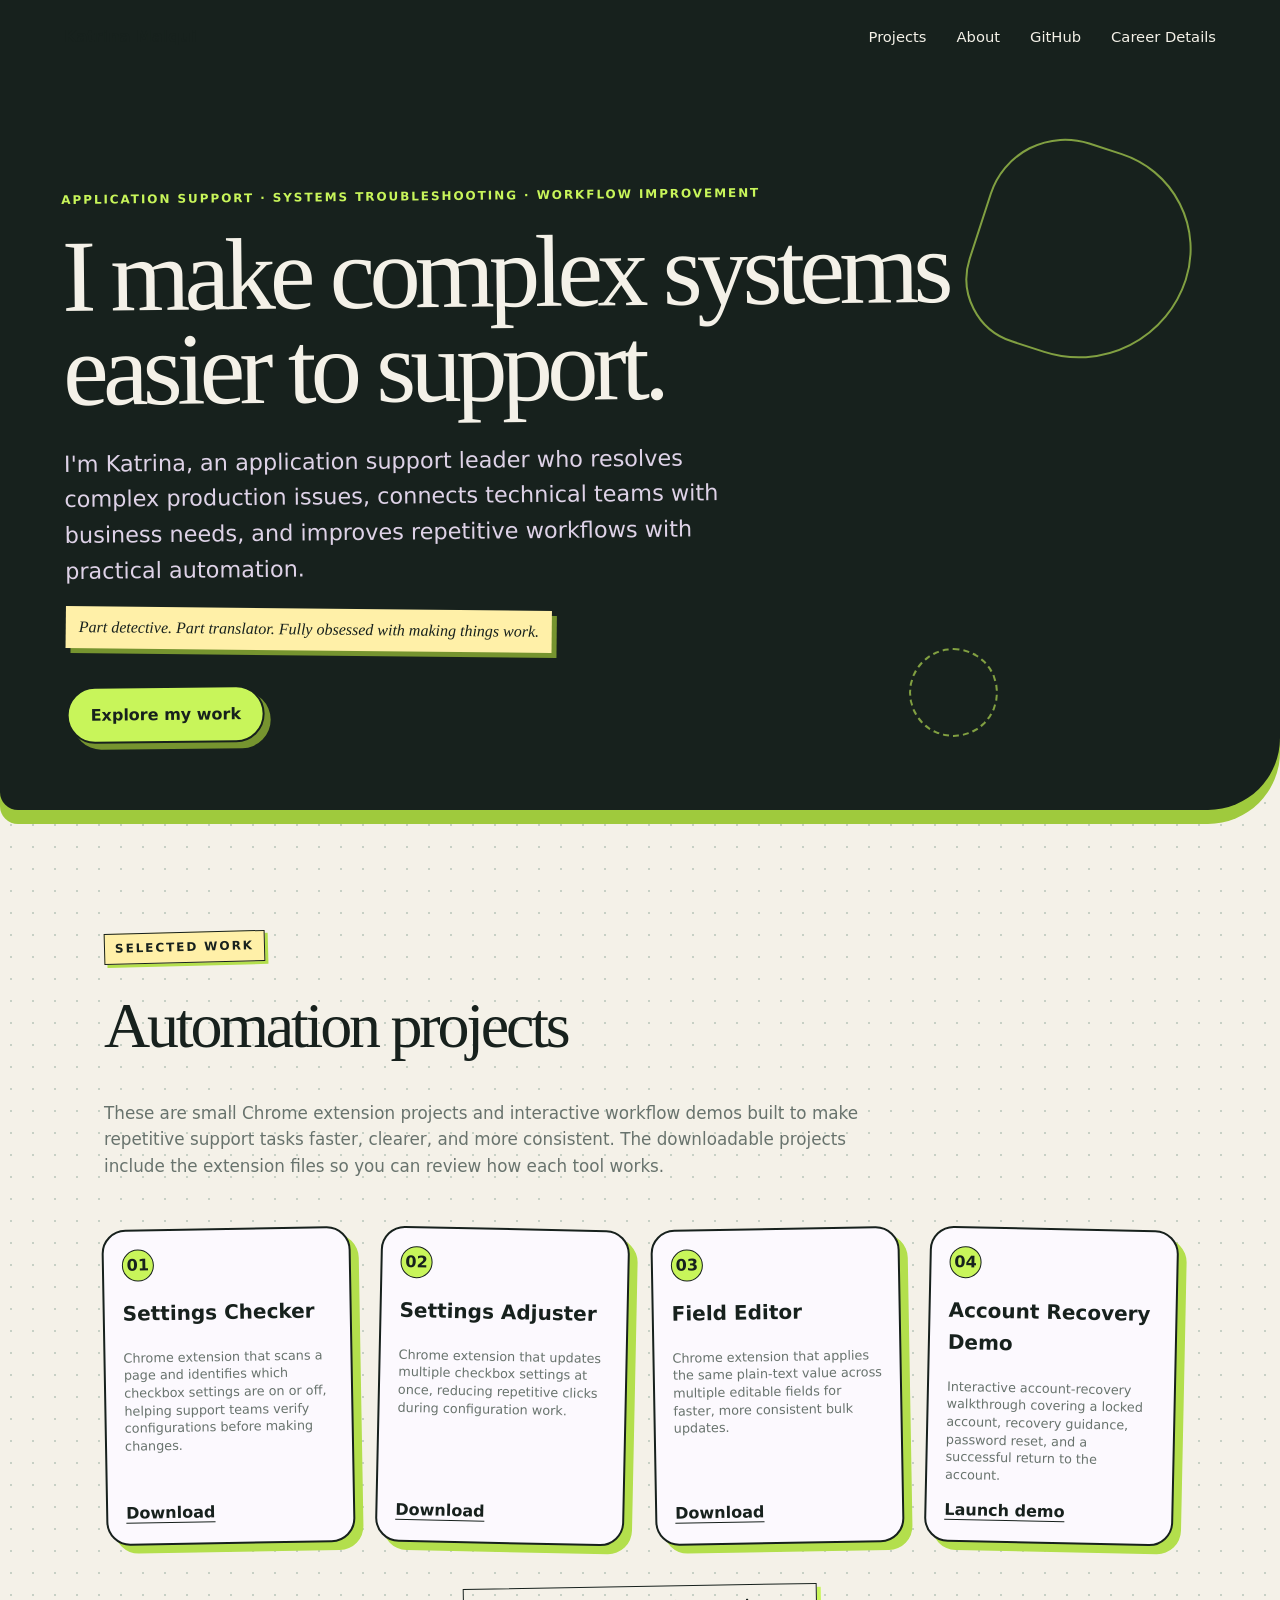
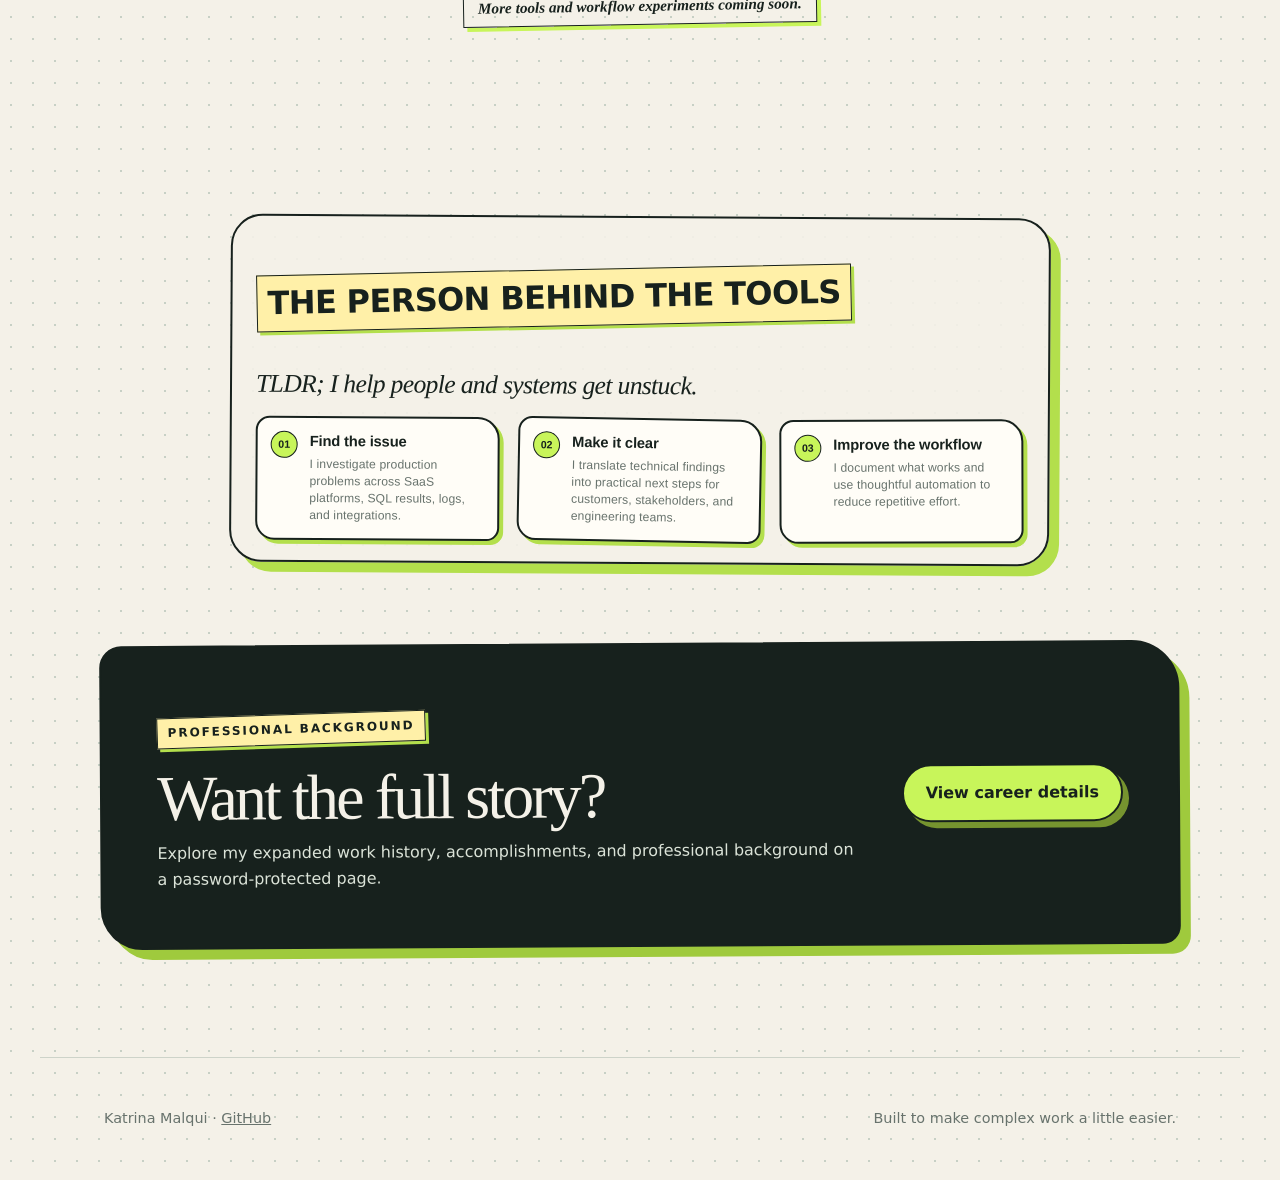
==== index.html @ 9906d1da "Widen automation card proportions" ====
<!doctype html>
<html lang="en">
<head>
  <meta charset="utf-8">
  <meta name="viewport" content="width=device-width, initial-scale=1">
  <meta http-equiv="Cache-Control" content="no-cache, no-store, must-revalidate">
  <meta http-equiv="Pragma" content="no-cache">
  <meta http-equiv="Expires" content="0">
  <meta name="description" content="Katrina Malqui's portfolio: application support, systems integration, automation, and reusable Chrome tools.">
  <title>Katrina Malqui | Systems, Support &amp; Automation</title>
  <link rel="stylesheet" href="styles.css">
  <link rel="stylesheet" href="green.css?v=compactcards3">
</head>
<body>
  <header class="hero">
    <nav><span class="brand">Katrina Malqui</span><a href="#extensions">Projects</a><a href="#about">About</a><a href="https://github.com/Kmalqui" target="_blank" rel="noreferrer">GitHub</a><a href="https://resume.kmalqui.com">Career Details</a></nav>
    <div class="hero-copy">
      <p class="eyebrow">Application Support · Systems Troubleshooting · Workflow Improvement</p>
      <h1>I make complex systems easier to support.</h1>
      <p class="intro">I'm Katrina, an application support leader who resolves complex production issues, connects technical teams with business needs, and improves repetitive workflows with practical automation.</p>
      <p class="side-note">Part detective. Part translator. Fully obsessed with making things work.</p>
      <a class="button" href="#extensions">Explore my work</a>
    </div>
  </header>
  <main>
    <section id="extensions" class="section">
      <p class="eyebrow section-tag">Selected work</p>
      <h2>Automation projects</h2>
      <p class="projects-intro">These are small Chrome extension projects and interactive workflow demos built to make repetitive support tasks faster, clearer, and more consistent. The downloadable projects include the extension files so you can review how each tool works.</p>
      <div class="grid">
        <article class="card"><span>01</span><h3>Settings Checker</h3><p>Chrome extension that scans a page and identifies which checkbox settings are on or off, helping support teams verify configurations before making changes.</p><a href="downloads/bulk-checkbox-enabler-basic.zip" download>Download</a></article>
        <article class="card"><span>02</span><h3>Settings Adjuster</h3><p>Chrome extension that updates multiple checkbox settings at once, reducing repetitive clicks during configuration work.</p><a href="downloads/bulk-checkbox-enabler-pro.zip" download>Download</a></article>
        <article class="card"><span>03</span><h3>Field Editor</h3><p>Chrome extension that applies the same plain-text value across multiple editable fields for faster, more consistent bulk updates.</p><a href="downloads/bulk-contact-field-updater.zip" download>Download</a></article>
        <article class="card"><span>04</span><h3>Account Recovery Demo</h3><p>Interactive account-recovery walkthrough covering a locked account, recovery guidance, password reset, and a successful return to the account.</p><a href="demos/forgot-password/">Launch demo</a></article>
      </div>
      <p class="more-projects">More tools and workflow experiments coming soon.</p>
    </section>
    <section id="about" class="about">
      <div><p class="eyebrow section-tag">The person behind the tools</p></div>
      <div class="about-copy">
        <p class="about-intro">TLDR; I help people and systems get unstuck.</p>
        <div class="about-points">
          <article><span>01</span><h3>Find the issue</h3><p>I investigate production problems across SaaS platforms, SQL results, logs, and integrations.</p></article>
          <article><span>02</span><h3>Make it clear</h3><p>I translate technical findings into practical next steps for customers, stakeholders, and engineering teams.</p></article>
          <article><span>03</span><h3>Improve the workflow</h3><p>I document what works and use thoughtful automation to reduce repetitive effort.</p></article>
        </div>
      </div>
    </section>
    <section class="resume-gate">
      <div><p class="eyebrow section-tag">Professional background</p><h2>Want the full story?</h2><p>Explore my expanded work history, accomplishments, and professional background on a password-protected page.</p></div>
      <a class="button" href="https://resume.kmalqui.com">View career details</a>
    </section>
  </main>
  <footer><p>Katrina Malqui · <a href="https://github.com/Kmalqui" target="_blank" rel="noreferrer">GitHub</a></p><p>Built to make complex work a little easier.</p></footer>
</body>
</html>
---- styles.css ----
:root{--ink:#281738;--cream:#f7f2fa;--lime:#c8a4ff;--muted:#75677f;--line:#d9cce2}*{box-sizing:border-box}html{scroll-behavior:smooth}body{margin:0;background:var(--cream);color:var(--ink);font:16px/1.6 system-ui,-apple-system,BlinkMacSystemFont,"Segoe UI",sans-serif}a{color:inherit}.hero{min-height:90vh;padding:24px 5vw 72px;background:var(--ink);color:var(--cream);border-radius:0 0 48px 48px}nav{display:flex;gap:30px;align-items:center;max-width:1200px;margin:auto}nav a{text-decoration:none;font-size:.92rem}.brand{margin-right:auto;font-weight:800}.hero-copy{max-width:1200px;margin:15vh auto 0}.eyebrow{text-transform:uppercase;letter-spacing:.16em;font-size:.75rem;font-weight:800;color:#75677f}.hero .eyebrow{color:var(--lime)}h1{font-size:clamp(3rem,8vw,7rem);line-height:.92;letter-spacing:-.06em;margin:20px 0 28px;max-width:1000px}.intro{font-size:clamp(1.1rem,2vw,1.4rem);max-width:700px;color:#ded2e7;margin-bottom:38px}.button{display:inline-block;background:var(--lime);color:var(--ink);padding:14px 22px;border-radius:999px;text-decoration:none;font-weight:800}.section,.about,footer{max-width:1200px;margin:auto;padding:110px 5vw}.section h2,.about h2{font-size:clamp(2.5rem,5vw,4.5rem);margin:0 0 50px;letter-spacing:-.05em}.grid{display:grid;grid-template-columns:repeat(3,1fr);gap:18px}.card{min-height:330px;padding:28px;border:1px solid var(--line);border-radius:24px;display:flex;flex-direction:column;background:#fcf9fe}.card span{font-weight:800;color:var(--muted)}.card h3{font-size:1.55rem;margin:70px 0 8px}.card p{color:var(--muted)}.card a{margin-top:auto;font-weight:750;text-underline-offset:4px}.about{border-top:1px solid var(--line);display:grid;grid-template-columns:1fr 1.25fr;gap:10vw}.about p:last-child{font-size:clamp(1.3rem,2.5vw,2rem);line-height:1.4;letter-spacing:-.02em}.resume{border-top:1px solid var(--line)}.resume-heading{display:flex;justify-content:space-between;gap:40px;align-items:flex-end;margin-bottom:55px}.resume-heading h2{margin-bottom:0}.resume-links{display:flex;flex-wrap:wrap;gap:12px}.resume-links a{padding:9px 15px;border:1px solid var(--ink);border-radius:999px;text-decoration:none;font-weight:750}.resume-links a:hover,.resume-links a:focus-visible{background:var(--ink);color:var(--cream)}.skill-groups{display:grid;grid-template-columns:repeat(2,1fr);gap:1px;background:var(--line);border:1px solid var(--line);border-radius:24px;overflow:hidden;margin-bottom:80px}.skill-groups div{background:#fcf9fe;padding:26px}.skill-groups h3{margin:0 0 8px;font-size:1rem}.skill-groups p{margin:0;color:var(--muted)}.experience{border-top:1px solid var(--line)}.role{display:grid;grid-template-columns:minmax(165px,.45fr) 1.55fr;gap:7vw;padding:55px 0;border-bottom:1px solid var(--line)}.role-meta p{margin:0;color:var(--muted);font-size:.9rem}.company{margin:0 0 5px;text-transform:uppercase;letter-spacing:.14em;font-size:.75rem;font-weight:800;color:var(--muted)}.role h3,.education h3{font-size:clamp(1.5rem,3vw,2.2rem);line-height:1.1;letter-spacing:-.03em;margin:0 0 24px}.role ul{margin:0;padding-left:1.2rem}.role li+li{margin-top:10px}.education{margin-top:75px;padding:36px;border-radius:24px;background:var(--ink);color:var(--cream)}.education .eyebrow{color:var(--lime)}.education h3{margin-bottom:12px}.education p{margin:4px 0;color:#ded2e7}footer{padding-top:35px;padding-bottom:35px;border-top:1px solid var(--line);display:flex;justify-content:space-between;color:var(--muted);font-size:.9rem}@media(max-width:760px){nav{gap:16px;flex-wrap:wrap}.brand{width:100%}nav a:not(.brand){display:inline}.hero{min-height:82vh;border-radius:0 0 28px 28px}.grid{grid-template-columns:1fr}.card{min-height:260px}.card h3{margin-top:38px}.about{grid-template-columns:1fr;gap:0}.resume-heading{display:block}.resume-links{margin-top:24px}.skill-groups{grid-template-columns:1fr}.role{grid-template-columns:1fr;gap:20px}.role-meta{display:flex;gap:14px}.section,.about{padding-top:80px;padding-bottom:80px}footer{display:block}}

/* Playful portfolio layer */
body{background-color:var(--cream);background-image:radial-gradient(#d6c0e8 1.1px,transparent 1.1px);background-size:22px 22px}.hero{position:relative;overflow:hidden;border-radius:0 0 72px 18px;box-shadow:0 14px 0 #ac7ee3}.hero:before,.hero:after{content:"";position:absolute;border:2px solid var(--lime);opacity:.6}.hero:before{width:210px;height:210px;border-radius:44% 56% 63% 37%;right:7%;top:18%;transform:rotate(18deg)}.hero:after{width:85px;height:85px;border-radius:50%;right:22%;bottom:9%;border-style:dashed}.hero-copy{position:relative;z-index:1;transform:rotate(-.6deg)}nav{position:relative;z-index:2}.brand{background:var(--lime);color:var(--ink);padding:7px 13px;border-radius:7px;box-shadow:4px 4px 0 #8054b1;transform:rotate(-2deg)}h1{font-family:Georgia,"Times New Roman",serif;font-weight:500;letter-spacing:-.055em}.side-note{display:table;max-width:640px;margin:-17px 0 34px;padding:8px 13px;background:#fff0a8;color:var(--ink);font-family:Georgia,"Times New Roman",serif;font-style:italic;box-shadow:5px 5px 0 #8054b1;transform:rotate(1.2deg)}.button{border:2px solid var(--ink);box-shadow:6px 6px 0 #8054b1;transition:transform .15s,box-shadow .15s}.button:hover,.button:focus-visible{transform:translate(3px,3px);box-shadow:3px 3px 0 #8054b1}.section-tag{display:inline-block;padding:5px 10px;background:#fff0a8;color:var(--ink);border:1px solid var(--ink);transform:rotate(-1.5deg);box-shadow:3px 3px 0 #c8a4ff}.section h2,.about h2{font-family:Georgia,"Times New Roman",serif;font-weight:500}.grid{gap:25px}.card{border:2px solid var(--ink);box-shadow:8px 8px 0 #c8a4ff;transition:transform .18s}.card:nth-child(odd){transform:rotate(-1deg)}.card:nth-child(even){transform:rotate(1.2deg)}.card:hover{transform:rotate(0) translateY(-5px)}.card span{display:grid;place-items:center;width:38px;height:38px;border-radius:50%;background:var(--lime);color:var(--ink);border:1px solid var(--ink)}.about{background:rgba(247,242,250,.88);border:2px solid var(--ink);border-radius:32px;box-shadow:10px 10px 0 #c8a4ff;transform:rotate(.35deg);margin-top:80px;margin-bottom:80px}.skill-groups{border:2px solid var(--ink);border-radius:18px;box-shadow:8px 8px 0 #c8a4ff;transform:rotate(-.3deg)}.skill-groups div:nth-child(2),.skill-groups div:nth-child(3){background:#f3e8fb}.role{border-bottom:2px dashed #b89aca}.role-meta{font-family:Georgia,"Times New Roman",serif;font-style:italic}.company{display:inline-block;background:var(--lime);color:var(--ink);padding:3px 8px;transform:rotate(-1deg)}.education{border:2px solid var(--ink);border-radius:47px 18px 52px 22px;box-shadow:10px 10px 0 #ac7ee3;transform:rotate(.5deg)}@media(max-width:760px){.hero:before{right:-100px}.hero-copy{transform:none}.side-note{transform:rotate(.5deg)}.card:nth-child(n),.about,.skill-groups,.education{transform:none}.about{margin-left:3vw;margin-right:3vw}.grid{gap:28px}}
---- green.css ----
:root {
  --ink: #17211d;
  --cream: #f4f1e8;
  --lime: #c8f55a;
  --muted: #68736d;
  --line: #cdd3c9;
}

body { background-image: radial-gradient(#c7d0c5 1.1px, transparent 1.1px); }
.grid { grid-template-columns: repeat(4, minmax(0, 1fr)); }
.card { min-width: 0; min-height: 225px; padding: 18px; }
.card span { width: 32px; height: 32px; }
.card h3 { margin: 16px 0 7px; font-size: 1.25rem; }
.card p { font-size: .8rem; line-height: 1.38; }
.more-projects { display: table; margin: 42px auto 0; padding: 8px 14px; border: 1px solid var(--ink); background: var(--yellow); box-shadow: 4px 4px 0 var(--lime); font: italic 600 .95rem/1.4 Georgia, "Times New Roman", serif; transform: rotate(-1deg); }
.projects-intro { max-width: 790px; margin: -28px 0 48px; color: var(--muted); font-size: 1.05rem; }
.hero { box-shadow: 0 14px 0 #9fca3d; }
.brand { padding: 0; background: none; box-shadow: none; transform: none; }
.side-note { box-shadow: 5px 5px 0 #76942f; }
.button { box-shadow: 6px 6px 0 #76942f; }
.button:hover, .button:focus-visible { box-shadow: 3px 3px 0 #76942f; }
.section-tag { box-shadow: 3px 3px 0 #b3df4c; }
.card, .skill-groups { box-shadow: 8px 8px 0 #b3df4c; }
.about { width: min(calc(100% - 48px), 820px); max-width: none; padding: 20px 24px; background: rgba(244, 241, 232, .9); box-shadow: 10px 10px 0 #b3df4c; }
.about { grid-template-columns: 1fr; gap: 12px; }
.about-copy { min-width: 0; }
.about .about-intro { margin: 0 0 16px; font: italic 500 clamp(1.3rem, 2vw, 1.65rem)/1.2 Georgia, "Times New Roman", serif; letter-spacing: -.025em; }
.about-points { display: grid; grid-template-columns: repeat(3, 1fr); gap: 18px; }
.about-points article { position: relative; padding: 14px 16px 14px 52px; border: 2px solid var(--ink); border-radius: 14px 22px 13px 19px; background: #fffdf7; box-shadow: 4px 4px 0 #b3df4c; font-family: Aptos, "Segoe UI", Arial, sans-serif; }
.about-points article:nth-child(2) { transform: rotate(.7deg); }
.about-points article:nth-child(3) { transform: rotate(-.5deg); }
.about-points span { position: absolute; left: 13px; top: 13px; display: grid; place-items: center; width: 27px; height: 27px; border-radius: 50%; background: var(--lime); border: 1px solid var(--ink); font-size: .66rem; font-weight: 800; }
.about .about-points h3 { margin: 0 0 5px; font: 700 .92rem/1.3 "Trebuchet MS", Aptos, "Segoe UI", sans-serif; letter-spacing: -.01em; }
.about .about-points article p { margin: 0; color: var(--muted); font: 400 .76rem/1.4 Aptos, "Segoe UI", Arial, sans-serif; letter-spacing: .01em; }
.skill-groups div:nth-child(2), .skill-groups div:nth-child(3) { background: #eef5df; }
.role { border-bottom-color: #aebeaa; }
.education { box-shadow: 10px 10px 0 #9fca3d; }
.resume-gate { max-width: 1080px; margin: 40px auto 110px; padding: clamp(28px, 5vw, 55px); display: flex; align-items: center; justify-content: space-between; gap: 35px; border: 2px solid var(--ink); border-radius: 22px 48px 18px 42px; background: var(--ink); color: var(--cream); box-shadow: 10px 10px 0 #9fca3d; transform: rotate(-.35deg); }
.resume-gate h2 { margin: 7px 0 9px; font: 500 clamp(2.2rem, 5vw, 4rem)/1.05 Georgia, "Times New Roman", serif; letter-spacing: -.045em; }
.resume-gate p:last-child { margin: 0; color: #dbe3d8; }
.resume-gate .button { flex: 0 0 auto; }

@media (max-width: 760px) {
  .grid { grid-template-columns: 1fr; }
  .about { width: auto; padding: 32px 24px; }
  .about-points { grid-template-columns: 1fr; }
  .about-points article:nth-child(n) { transform: none; }
  .resume-gate { margin-left: 12px; margin-right: 12px; flex-direction: column; align-items: flex-start; transform: none; }
}
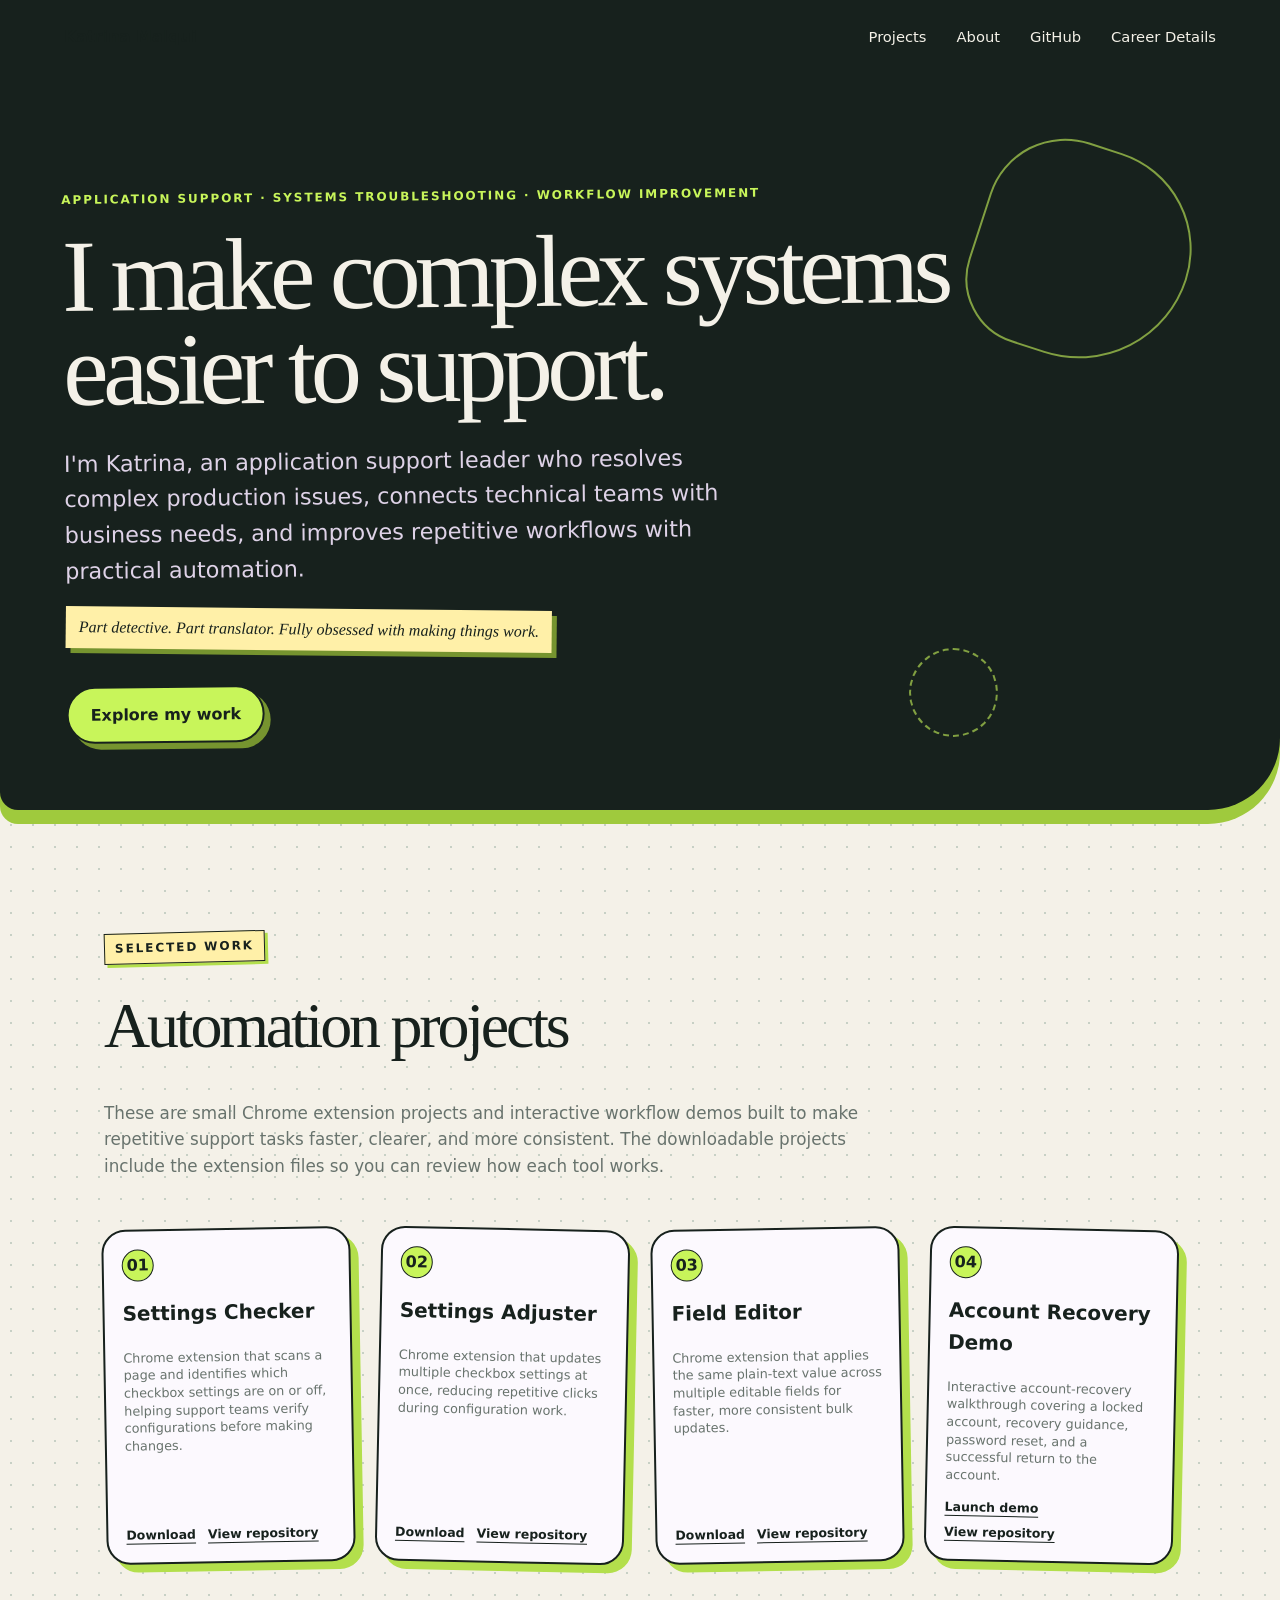
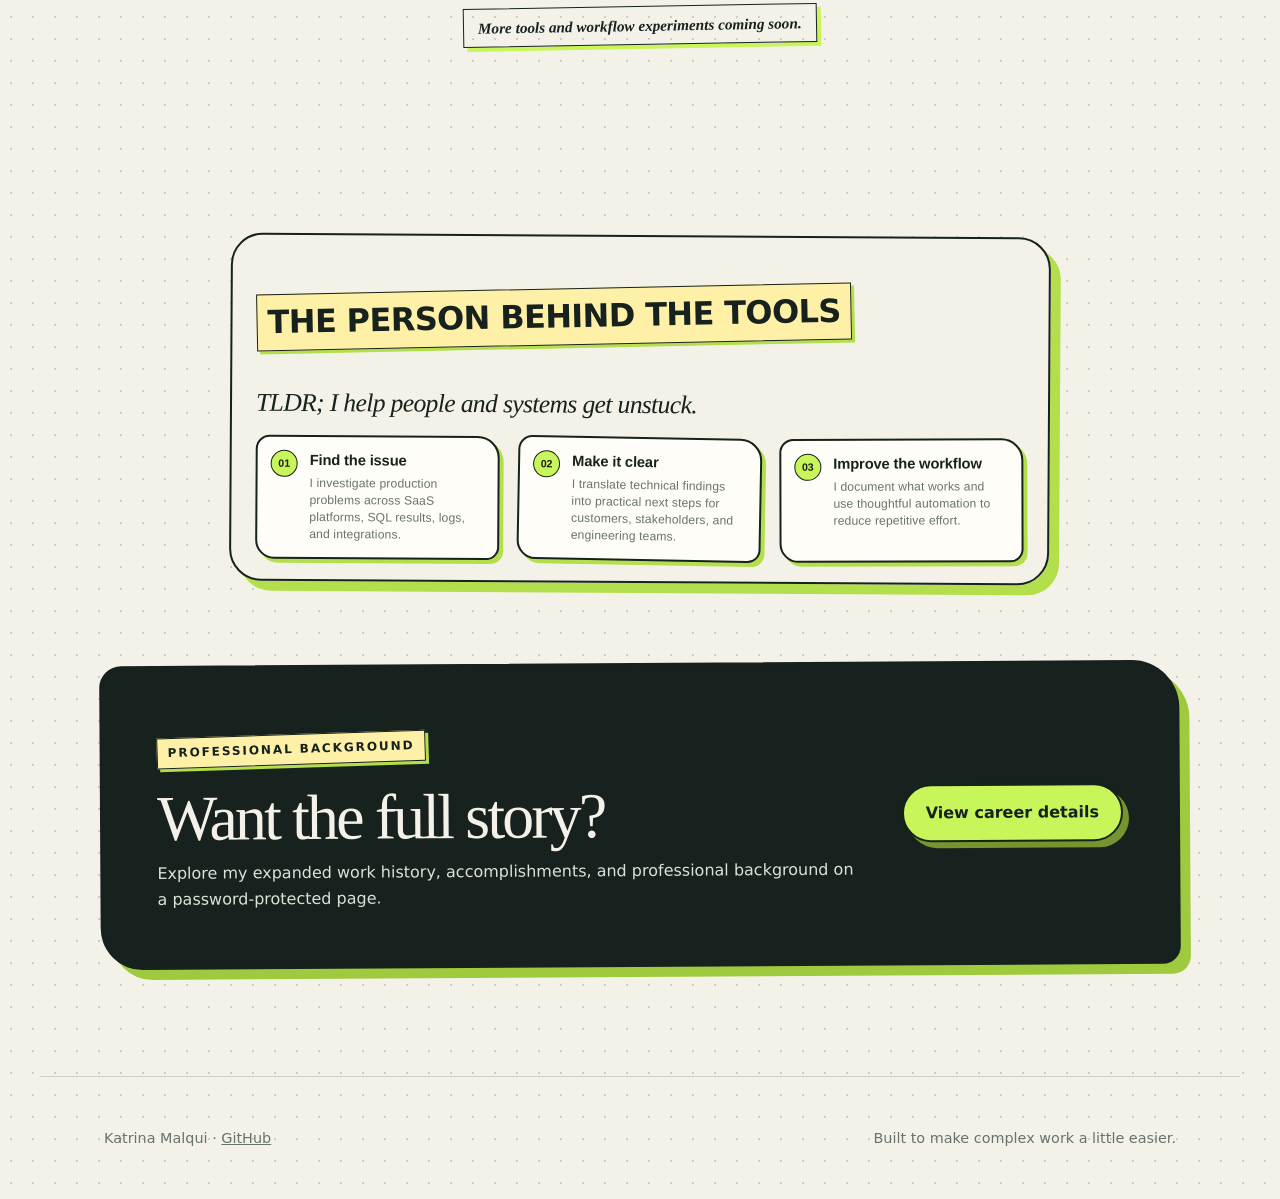
==== commit e591bb34: "Add repository links to project cards" ====
--- a/index.html
+++ b/index.html
@@ -9,7 +9,7 @@
   <meta name="description" content="Katrina Malqui's portfolio: application support, systems integration, automation, and reusable Chrome tools.">
   <title>Katrina Malqui | Systems, Support &amp; Automation</title>
   <link rel="stylesheet" href="styles.css">
-  <link rel="stylesheet" href="green.css?v=compactcards3">
+  <link rel="stylesheet" href="green.css?v=repoactions4">
 </head>
 <body>
   <header class="hero">
@@ -28,10 +28,10 @@
       <h2>Automation projects</h2>
       <p class="projects-intro">These are small Chrome extension projects and interactive workflow demos built to make repetitive support tasks faster, clearer, and more consistent. The downloadable projects include the extension files so you can review how each tool works.</p>
       <div class="grid">
-        <article class="card"><span>01</span><h3>Settings Checker</h3><p>Chrome extension that scans a page and identifies which checkbox settings are on or off, helping support teams verify configurations before making changes.</p><a href="downloads/bulk-checkbox-enabler-basic.zip" download>Download</a></article>
-        <article class="card"><span>02</span><h3>Settings Adjuster</h3><p>Chrome extension that updates multiple checkbox settings at once, reducing repetitive clicks during configuration work.</p><a href="downloads/bulk-checkbox-enabler-pro.zip" download>Download</a></article>
-        <article class="card"><span>03</span><h3>Field Editor</h3><p>Chrome extension that applies the same plain-text value across multiple editable fields for faster, more consistent bulk updates.</p><a href="downloads/bulk-contact-field-updater.zip" download>Download</a></article>
-        <article class="card"><span>04</span><h3>Account Recovery Demo</h3><p>Interactive account-recovery walkthrough covering a locked account, recovery guidance, password reset, and a successful return to the account.</p><a href="demos/forgot-password/">Launch demo</a></article>
+        <article class="card"><span>01</span><h3>Settings Checker</h3><p>Chrome extension that scans a page and identifies which checkbox settings are on or off, helping support teams verify configurations before making changes.</p><div class="card-actions"><a href="downloads/bulk-checkbox-enabler-basic.zip" download>Download</a><a href="https://github.com/Kmalqui/portfolio/tree/main/extensions/bulk-checkbox-enabler-basic" target="_blank" rel="noreferrer">View repository</a></div></article>
+        <article class="card"><span>02</span><h3>Settings Adjuster</h3><p>Chrome extension that updates multiple checkbox settings at once, reducing repetitive clicks during configuration work.</p><div class="card-actions"><a href="downloads/bulk-checkbox-enabler-pro.zip" download>Download</a><a href="https://github.com/Kmalqui/portfolio/tree/main/extensions/bulk-checkbox-enabler-pro" target="_blank" rel="noreferrer">View repository</a></div></article>
+        <article class="card"><span>03</span><h3>Field Editor</h3><p>Chrome extension that applies the same plain-text value across multiple editable fields for faster, more consistent bulk updates.</p><div class="card-actions"><a href="downloads/bulk-contact-field-updater.zip" download>Download</a><a href="https://github.com/Kmalqui/portfolio/tree/main/extensions/bulk-contact-field-updater" target="_blank" rel="noreferrer">View repository</a></div></article>
+        <article class="card"><span>04</span><h3>Account Recovery Demo</h3><p>Interactive account-recovery walkthrough covering a locked account, recovery guidance, password reset, and a successful return to the account.</p><div class="card-actions"><a href="demos/forgot-password/">Launch demo</a><a href="https://github.com/Kmalqui/portfolio/tree/main/demos/forgot-password" target="_blank" rel="noreferrer">View repository</a></div></article>
       </div>
       <p class="more-projects">More tools and workflow experiments coming soon.</p>
     </section>
--- a/green.css
+++ b/green.css
@@ -12,6 +12,8 @@
 .card span { width: 32px; height: 32px; }
 .card h3 { margin: 16px 0 7px; font-size: 1.25rem; }
 .card p { font-size: .8rem; line-height: 1.38; }
+.card-actions { display: flex; flex-wrap: wrap; gap: 5px 12px; margin-top: auto; }
+.card .card-actions a { margin-top: 0; font-size: .78rem; }
 .more-projects { display: table; margin: 42px auto 0; padding: 8px 14px; border: 1px solid var(--ink); background: var(--yellow); box-shadow: 4px 4px 0 var(--lime); font: italic 600 .95rem/1.4 Georgia, "Times New Roman", serif; transform: rotate(-1deg); }
 .projects-intro { max-width: 790px; margin: -28px 0 48px; color: var(--muted); font-size: 1.05rem; }
 .hero { box-shadow: 0 14px 0 #9fca3d; }
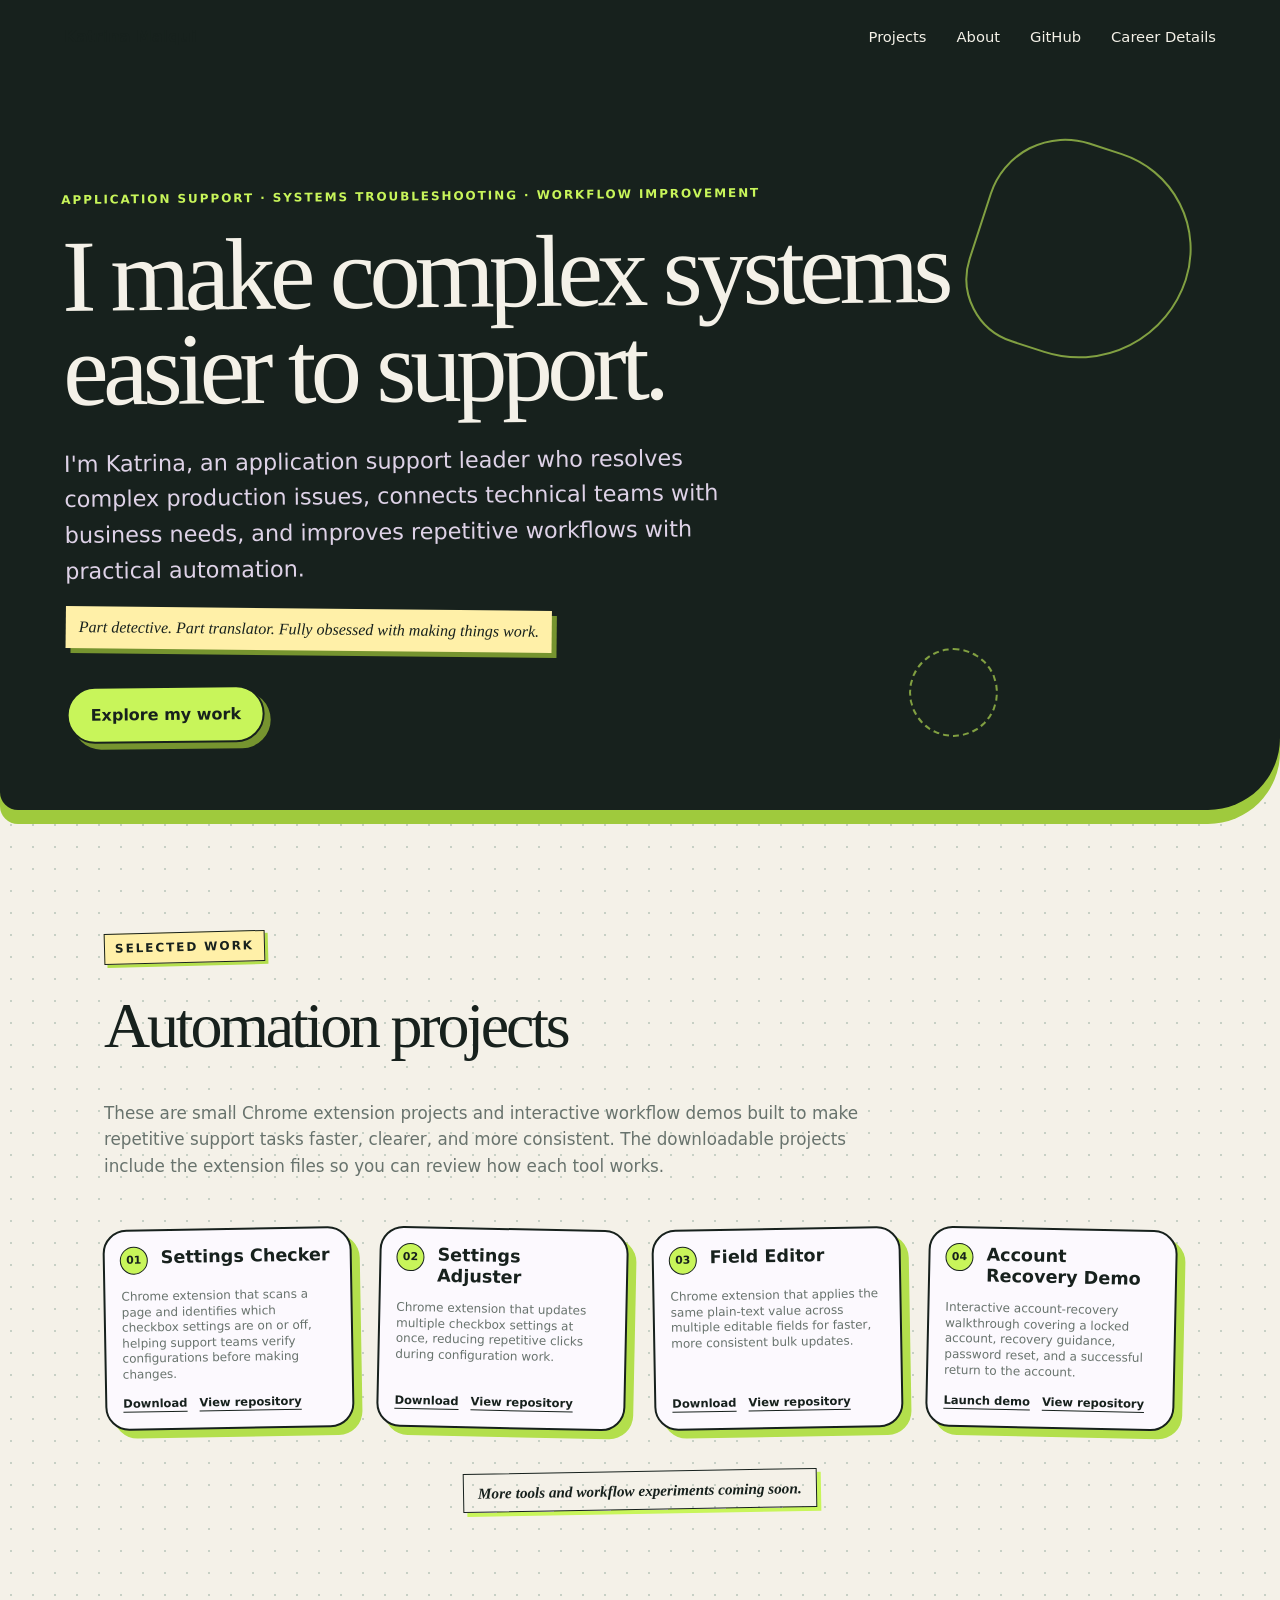
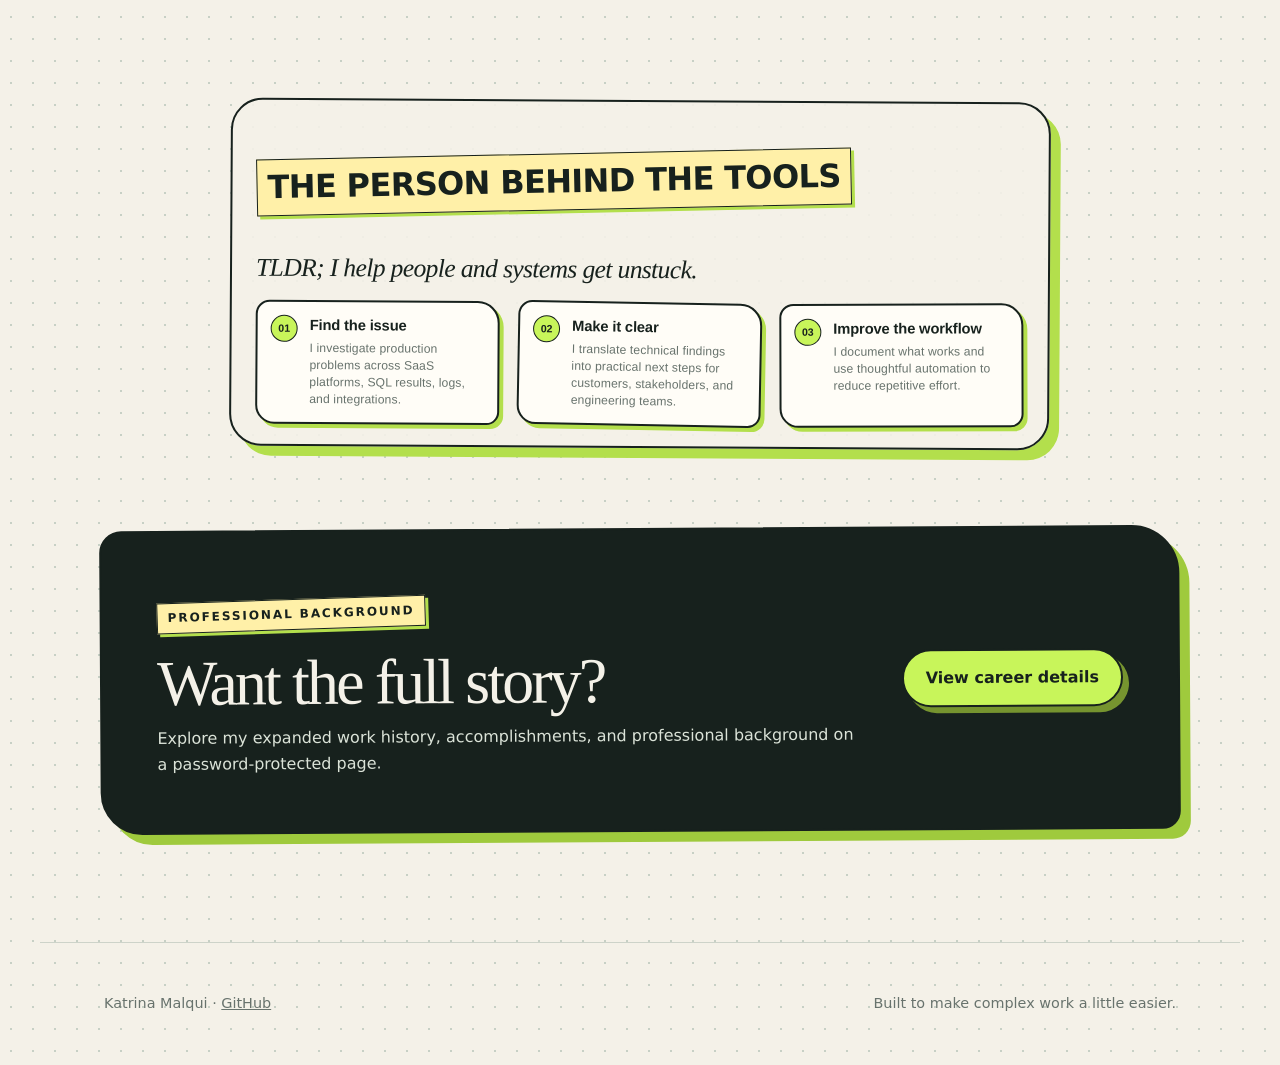
==== commit 4d006554: "Flatten automation card layout" ====
--- a/index.html
+++ b/index.html
@@ -9,7 +9,7 @@
   <meta name="description" content="Katrina Malqui's portfolio: application support, systems integration, automation, and reusable Chrome tools.">
   <title>Katrina Malqui | Systems, Support &amp; Automation</title>
   <link rel="stylesheet" href="styles.css">
-  <link rel="stylesheet" href="green.css?v=repoactions4">
+  <link rel="stylesheet" href="green.css?v=widecards5">
 </head>
 <body>
   <header class="hero">
--- a/green.css
+++ b/green.css
@@ -8,12 +8,12 @@
 
 body { background-image: radial-gradient(#c7d0c5 1.1px, transparent 1.1px); }
 .grid { grid-template-columns: repeat(4, minmax(0, 1fr)); }
-.card { min-width: 0; min-height: 225px; padding: 18px; }
-.card span { width: 32px; height: 32px; }
-.card h3 { margin: 16px 0 7px; font-size: 1.25rem; }
-.card p { font-size: .8rem; line-height: 1.38; }
+.card { position: relative; min-width: 0; min-height: 0; padding: 16px; }
+.card span { position: absolute; top: 15px; left: 15px; width: 28px; height: 28px; font-size: .68rem; }
+.card h3 { min-height: 28px; margin: 0 0 7px; padding-left: 40px; font-size: 1.1rem; line-height: 1.2; }
+.card p { margin: 7px 0 11px; font-size: .75rem; line-height: 1.3; }
 .card-actions { display: flex; flex-wrap: wrap; gap: 5px 12px; margin-top: auto; }
-.card .card-actions a { margin-top: 0; font-size: .78rem; }
+.card .card-actions a { margin-top: 0; font-size: .72rem; }
 .more-projects { display: table; margin: 42px auto 0; padding: 8px 14px; border: 1px solid var(--ink); background: var(--yellow); box-shadow: 4px 4px 0 var(--lime); font: italic 600 .95rem/1.4 Georgia, "Times New Roman", serif; transform: rotate(-1deg); }
 .projects-intro { max-width: 790px; margin: -28px 0 48px; color: var(--muted); font-size: 1.05rem; }
 .hero { box-shadow: 0 14px 0 #9fca3d; }
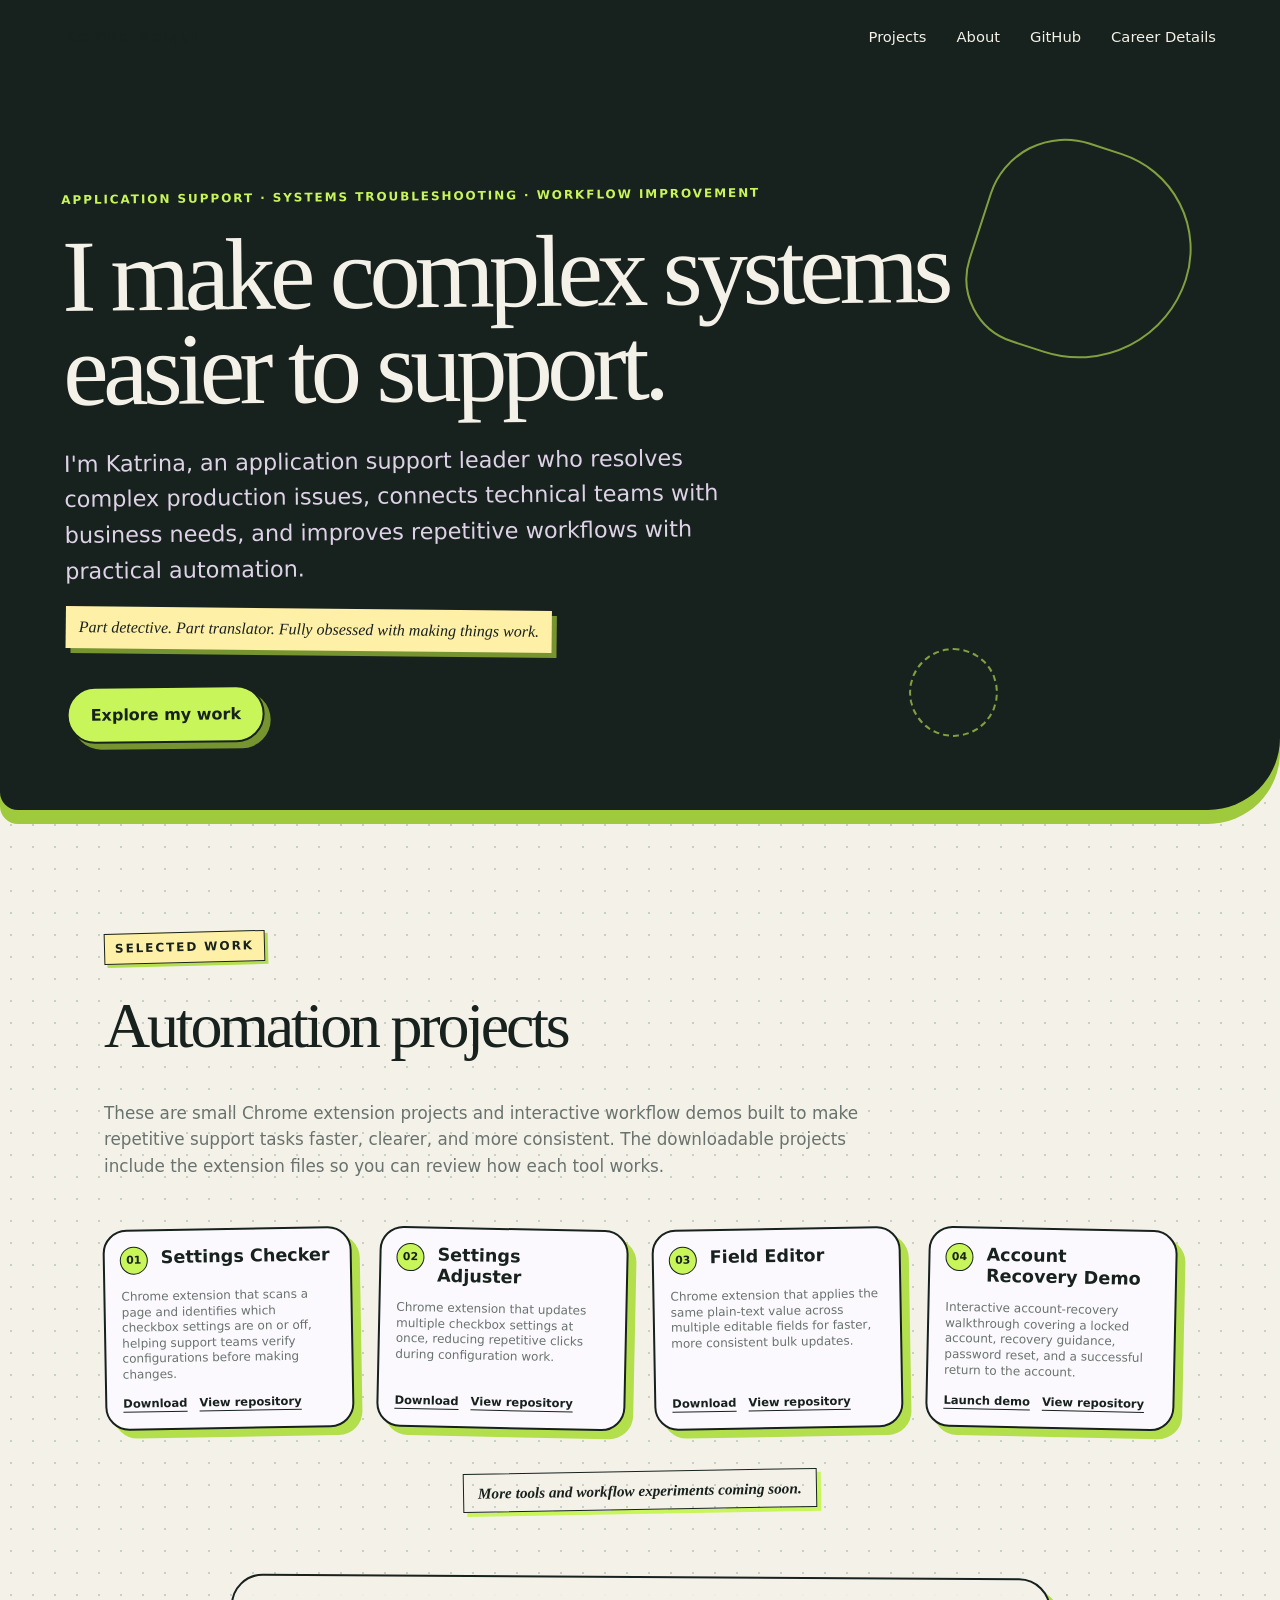
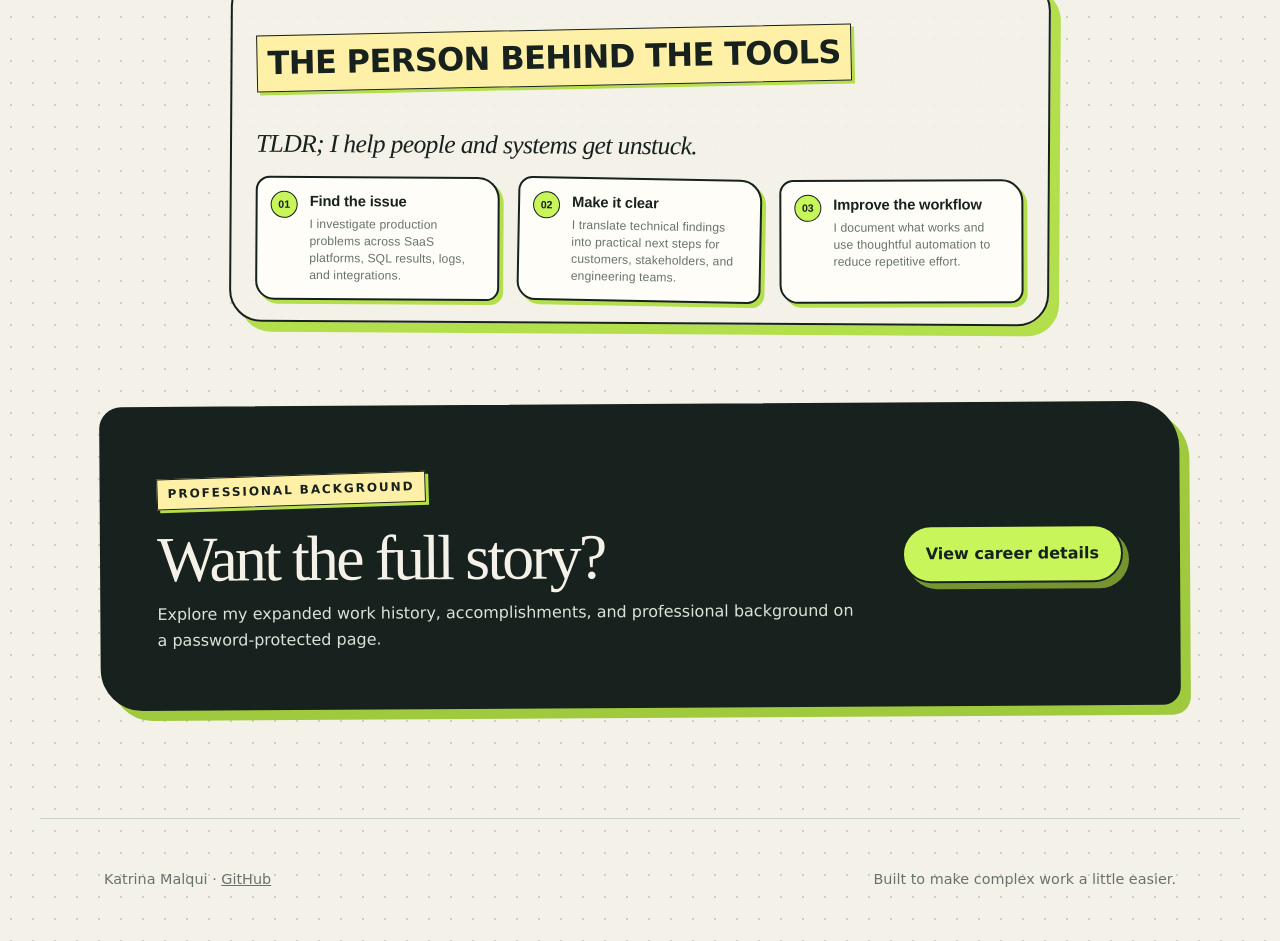
==== commit cf6180f7: "Tighten spacing between portfolio sections" ====
--- a/index.html
+++ b/index.html
@@ -9,7 +9,7 @@
   <meta name="description" content="Katrina Malqui's portfolio: application support, systems integration, automation, and reusable Chrome tools.">
   <title>Katrina Malqui | Systems, Support &amp; Automation</title>
   <link rel="stylesheet" href="styles.css">
-  <link rel="stylesheet" href="green.css?v=widecards5">
+  <link rel="stylesheet" href="green.css?v=sectionspacing6">
 </head>
 <body>
   <header class="hero">
--- a/green.css
+++ b/green.css
@@ -7,6 +7,7 @@
 }
 
 body { background-image: radial-gradient(#c7d0c5 1.1px, transparent 1.1px); }
+.section { padding-bottom: 42px; }
 .grid { grid-template-columns: repeat(4, minmax(0, 1fr)); }
 .card { position: relative; min-width: 0; min-height: 0; padding: 16px; }
 .card span { position: absolute; top: 15px; left: 15px; width: 28px; height: 28px; font-size: .68rem; }
@@ -23,7 +24,7 @@
 .button:hover, .button:focus-visible { box-shadow: 3px 3px 0 #76942f; }
 .section-tag { box-shadow: 3px 3px 0 #b3df4c; }
 .card, .skill-groups { box-shadow: 8px 8px 0 #b3df4c; }
-.about { width: min(calc(100% - 48px), 820px); max-width: none; padding: 20px 24px; background: rgba(244, 241, 232, .9); box-shadow: 10px 10px 0 #b3df4c; }
+.about { width: min(calc(100% - 48px), 820px); max-width: none; margin-top: 24px; padding: 20px 24px; background: rgba(244, 241, 232, .9); box-shadow: 10px 10px 0 #b3df4c; }
 .about { grid-template-columns: 1fr; gap: 12px; }
 .about-copy { min-width: 0; }
 .about .about-intro { margin: 0 0 16px; font: italic 500 clamp(1.3rem, 2vw, 1.65rem)/1.2 Georgia, "Times New Roman", serif; letter-spacing: -.025em; }
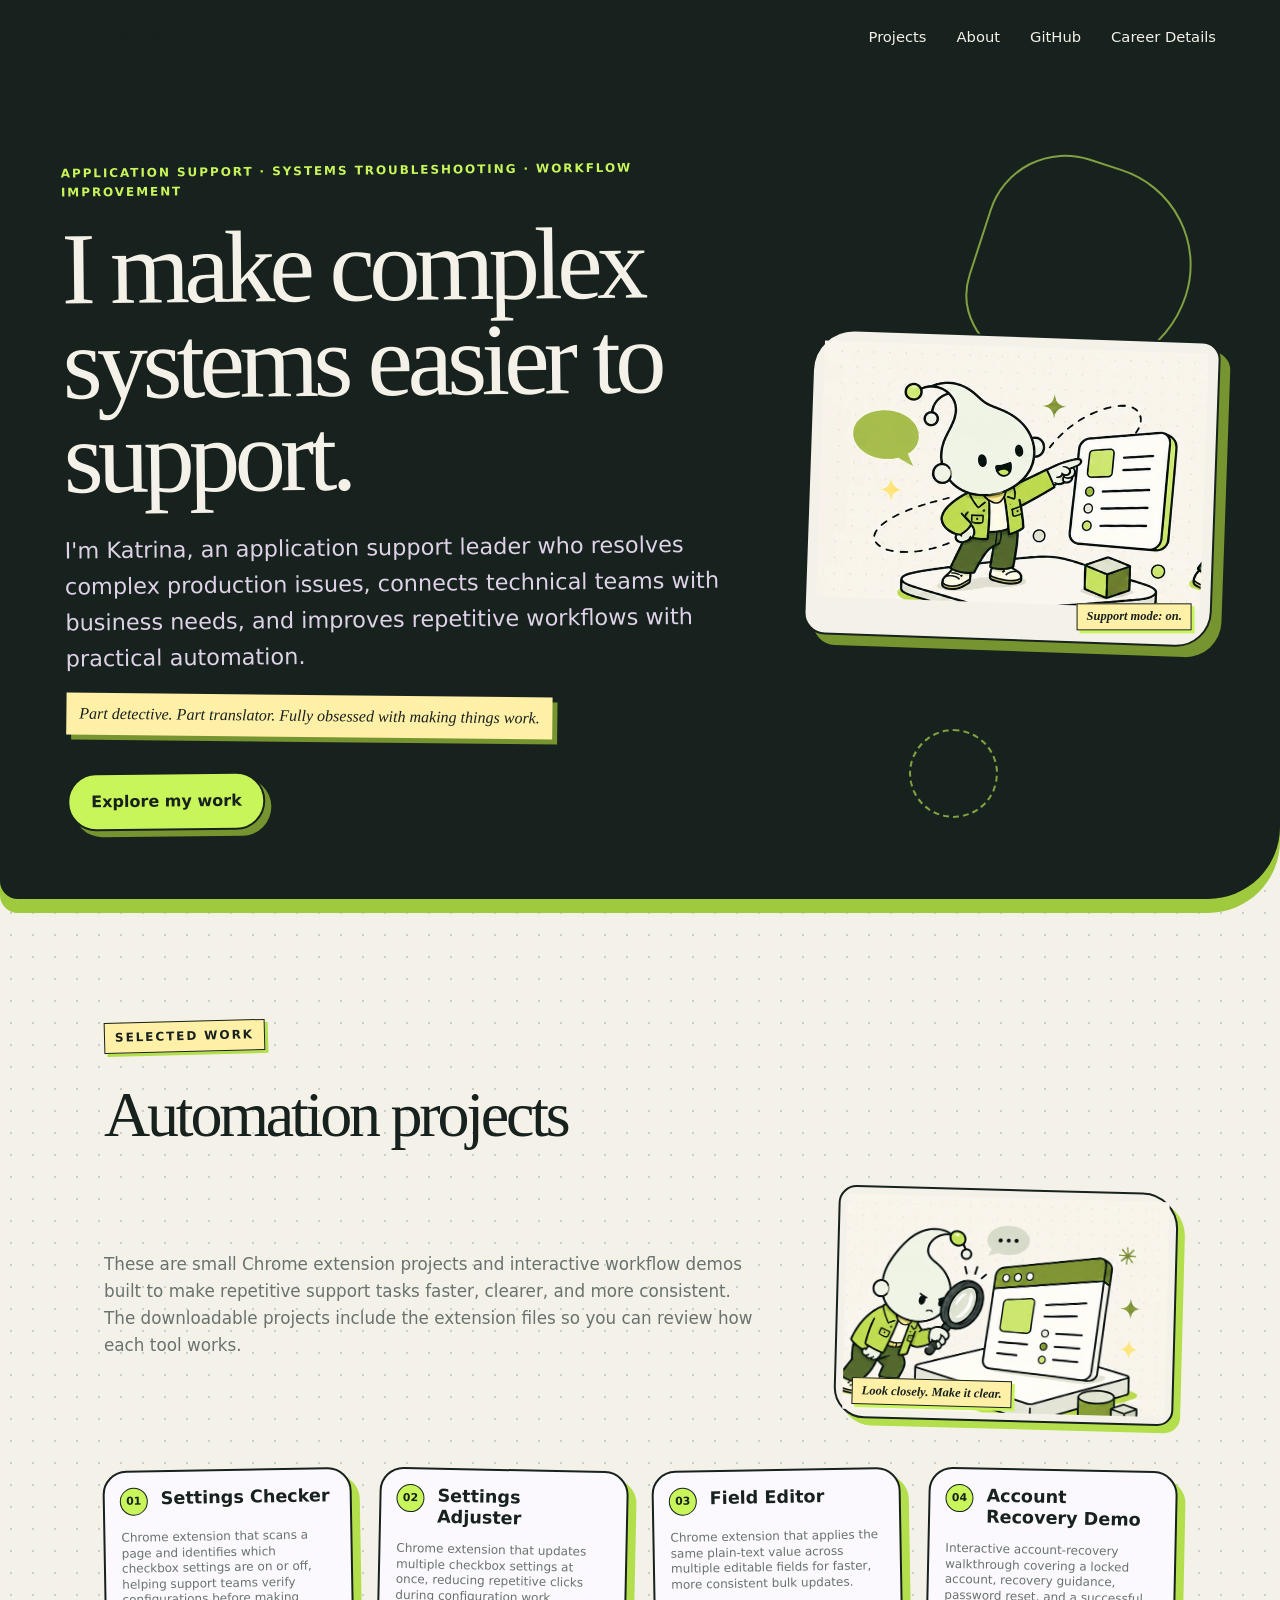
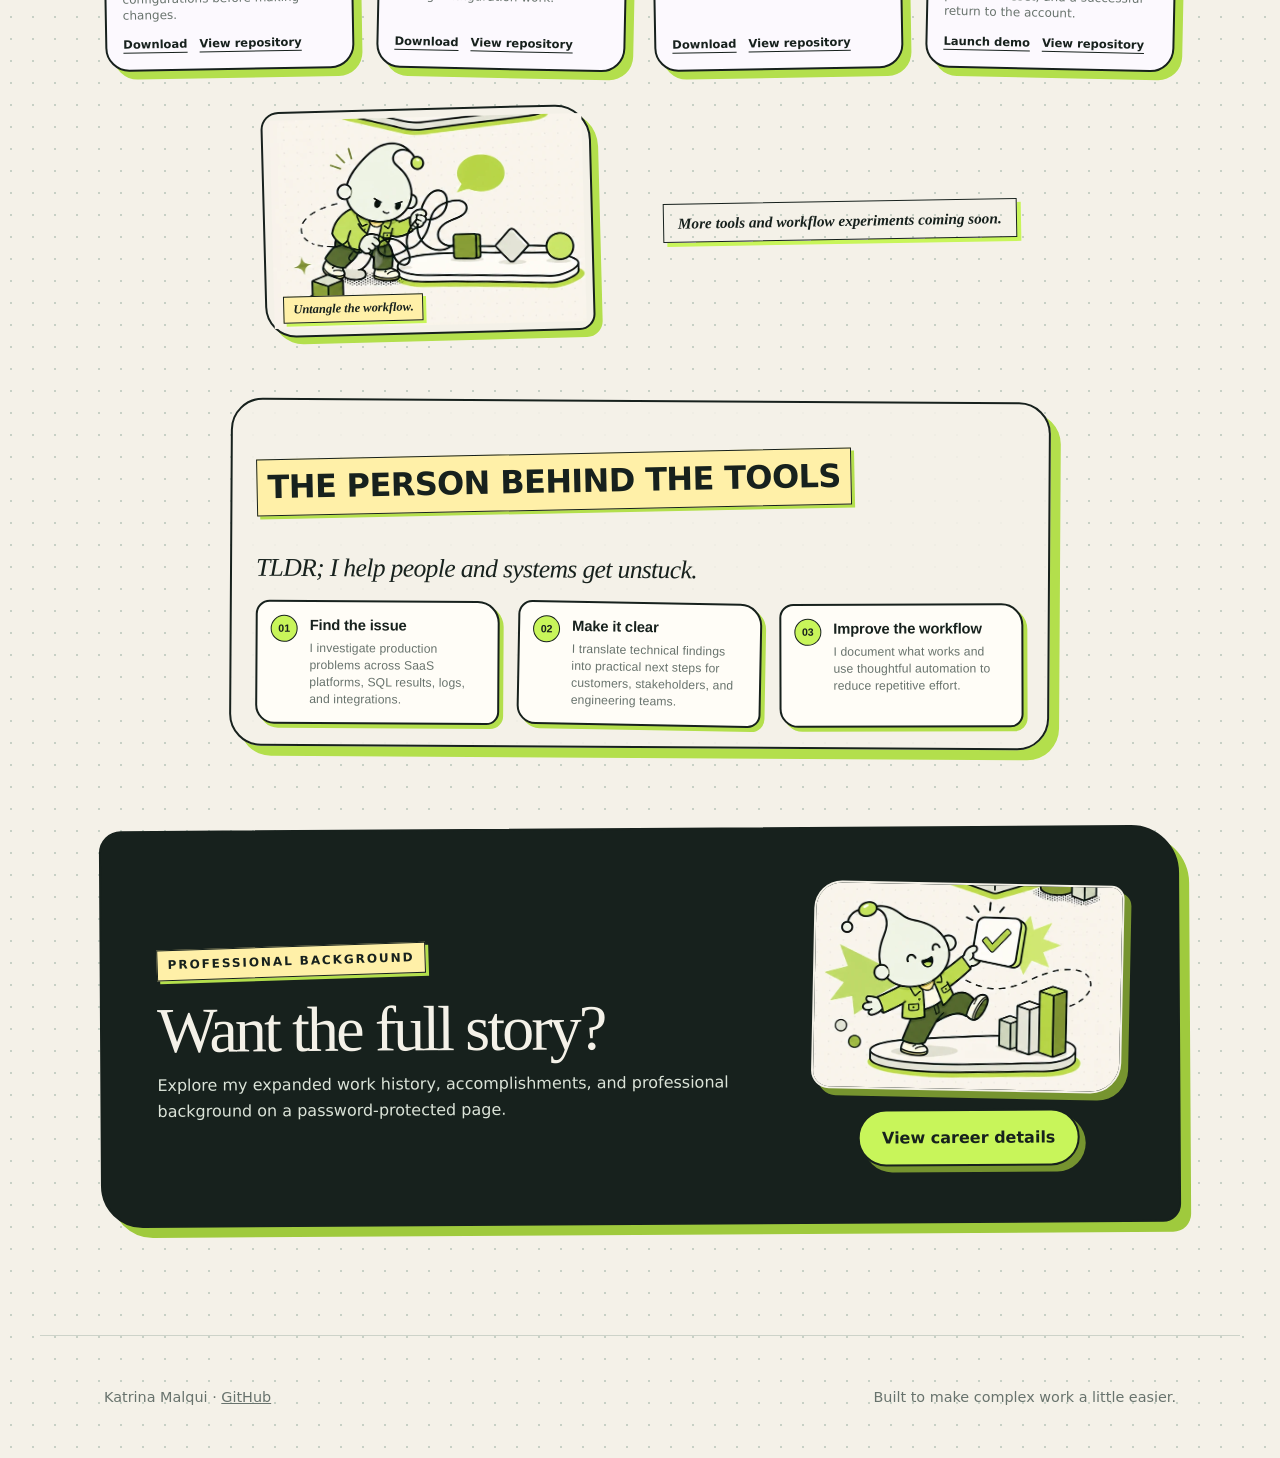
==== commit e426e5f1: "Add support helper illustrations to portfolio" ====
--- a/index.html
+++ b/index.html
@@ -9,31 +9,49 @@
   <meta name="description" content="Katrina Malqui's portfolio: application support, systems integration, automation, and reusable Chrome tools.">
   <title>Katrina Malqui | Systems, Support &amp; Automation</title>
   <link rel="stylesheet" href="styles.css">
-  <link rel="stylesheet" href="green.css?v=sectionspacing6">
+  <link rel="stylesheet" href="green.css?v=mascot1">
 </head>
 <body>
   <header class="hero">
     <nav><span class="brand">Katrina Malqui</span><a href="#extensions">Projects</a><a href="#about">About</a><a href="https://github.com/Kmalqui" target="_blank" rel="noreferrer">GitHub</a><a href="https://resume.kmalqui.com">Career Details</a></nav>
-    <div class="hero-copy">
-      <p class="eyebrow">Application Support · Systems Troubleshooting · Workflow Improvement</p>
-      <h1>I make complex systems easier to support.</h1>
-      <p class="intro">I'm Katrina, an application support leader who resolves complex production issues, connects technical teams with business needs, and improves repetitive workflows with practical automation.</p>
-      <p class="side-note">Part detective. Part translator. Fully obsessed with making things work.</p>
-      <a class="button" href="#extensions">Explore my work</a>
+    <div class="hero-layout">
+      <div class="hero-copy">
+        <p class="eyebrow">Application Support · Systems Troubleshooting · Workflow Improvement</p>
+        <h1>I make complex systems easier to support.</h1>
+        <p class="intro">I'm Katrina, an application support leader who resolves complex production issues, connects technical teams with business needs, and improves repetitive workflows with practical automation.</p>
+        <p class="side-note">Part detective. Part translator. Fully obsessed with making things work.</p>
+        <a class="button" href="#extensions">Explore my work</a>
+      </div>
+      <figure class="hero-helper">
+        <img src="assets/helper-presenter.webp" width="680" height="453" alt="A small green helper presenting a project settings card.">
+        <figcaption>Support mode: on.</figcaption>
+      </figure>
     </div>
   </header>
   <main>
     <section id="extensions" class="section">
       <p class="eyebrow section-tag">Selected work</p>
       <h2>Automation projects</h2>
-      <p class="projects-intro">These are small Chrome extension projects and interactive workflow demos built to make repetitive support tasks faster, clearer, and more consistent. The downloadable projects include the extension files so you can review how each tool works.</p>
+      <div class="projects-opening">
+        <p class="projects-intro">These are small Chrome extension projects and interactive workflow demos built to make repetitive support tasks faster, clearer, and more consistent. The downloadable projects include the extension files so you can review how each tool works.</p>
+        <figure class="project-helper investigator-helper">
+          <img src="assets/helper-investigator.webp" width="680" height="453" loading="lazy" alt="The green helper carefully inspecting a browser settings panel.">
+          <figcaption>Look closely. Make it clear.</figcaption>
+        </figure>
+      </div>
       <div class="grid">
         <article class="card"><span>01</span><h3>Settings Checker</h3><p>Chrome extension that scans a page and identifies which checkbox settings are on or off, helping support teams verify configurations before making changes.</p><div class="card-actions"><a href="downloads/bulk-checkbox-enabler-basic.zip" download>Download</a><a href="https://github.com/Kmalqui/portfolio/tree/main/extensions/bulk-checkbox-enabler-basic" target="_blank" rel="noreferrer">View repository</a></div></article>
         <article class="card"><span>02</span><h3>Settings Adjuster</h3><p>Chrome extension that updates multiple checkbox settings at once, reducing repetitive clicks during configuration work.</p><div class="card-actions"><a href="downloads/bulk-checkbox-enabler-pro.zip" download>Download</a><a href="https://github.com/Kmalqui/portfolio/tree/main/extensions/bulk-checkbox-enabler-pro" target="_blank" rel="noreferrer">View repository</a></div></article>
         <article class="card"><span>03</span><h3>Field Editor</h3><p>Chrome extension that applies the same plain-text value across multiple editable fields for faster, more consistent bulk updates.</p><div class="card-actions"><a href="downloads/bulk-contact-field-updater.zip" download>Download</a><a href="https://github.com/Kmalqui/portfolio/tree/main/extensions/bulk-contact-field-updater" target="_blank" rel="noreferrer">View repository</a></div></article>
         <article class="card"><span>04</span><h3>Account Recovery Demo</h3><p>Interactive account-recovery walkthrough covering a locked account, recovery guidance, password reset, and a successful return to the account.</p><div class="card-actions"><a href="demos/forgot-password/">Launch demo</a><a href="https://github.com/Kmalqui/portfolio/tree/main/demos/forgot-password" target="_blank" rel="noreferrer">View repository</a></div></article>
       </div>
-      <p class="more-projects">More tools and workflow experiments coming soon.</p>
+      <div class="more-row">
+        <figure class="project-helper workflow-helper">
+          <img src="assets/helper-workflow.webp" width="680" height="453" loading="lazy" alt="The green helper untangling a complicated workflow.">
+          <figcaption>Untangle the workflow.</figcaption>
+        </figure>
+        <p class="more-projects">More tools and workflow experiments coming soon.</p>
+      </div>
     </section>
     <section id="about" class="about">
       <div><p class="eyebrow section-tag">The person behind the tools</p></div>
@@ -48,7 +66,10 @@
     </section>
     <section class="resume-gate">
       <div><p class="eyebrow section-tag">Professional background</p><h2>Want the full story?</h2><p>Explore my expanded work history, accomplishments, and professional background on a password-protected page.</p></div>
-      <a class="button" href="https://resume.kmalqui.com">View career details</a>
+      <div class="resume-gate-action">
+        <img src="assets/helper-success.webp" width="680" height="453" loading="lazy" alt="The green helper celebrating a successfully completed task.">
+        <a class="button" href="https://resume.kmalqui.com">View career details</a>
+      </div>
     </section>
   </main>
   <footer><p>Katrina Malqui · <a href="https://github.com/Kmalqui" target="_blank" rel="noreferrer">GitHub</a></p><p>Built to make complex work a little easier.</p></footer>
--- a/green.css
+++ b/green.css
@@ -17,6 +17,21 @@
 .card .card-actions a { margin-top: 0; font-size: .72rem; }
 .more-projects { display: table; margin: 42px auto 0; padding: 8px 14px; border: 1px solid var(--ink); background: var(--yellow); box-shadow: 4px 4px 0 var(--lime); font: italic 600 .95rem/1.4 Georgia, "Times New Roman", serif; transform: rotate(-1deg); }
 .projects-intro { max-width: 790px; margin: -28px 0 48px; color: var(--muted); font-size: 1.05rem; }
+.hero-layout { position: relative; z-index: 1; display: grid; grid-template-columns: minmax(0, 1.25fr) minmax(310px, .75fr); gap: clamp(24px, 5vw, 70px); align-items: center; max-width: 1200px; margin: 11vh auto 0; }
+.hero-copy { max-width: none; margin: 0; }
+.hero-helper, .project-helper { margin: 0; }
+.hero-helper { position: relative; padding: 10px 10px 36px; border: 2px solid var(--ink); border-radius: 42px 18px 36px 22px; background: var(--cream); color: var(--ink); box-shadow: 10px 10px 0 #76942f; transform: rotate(2deg); }
+.hero-helper img, .project-helper img, .resume-gate-action img { display: block; width: 100%; height: auto; }
+.hero-helper figcaption, .project-helper figcaption { position: absolute; padding: 5px 9px; border: 1px solid var(--ink); background: var(--yellow, #fff0a8); color: var(--ink); font: italic 700 .78rem/1.2 Georgia, "Times New Roman", serif; box-shadow: 3px 3px 0 var(--lime); }
+.hero-helper figcaption { right: 18px; bottom: 13px; transform: rotate(-2deg); }
+.projects-opening { display: grid; grid-template-columns: minmax(0, 1fr) minmax(250px, 340px); gap: clamp(28px, 6vw, 72px); align-items: center; margin: -28px 0 48px; }
+.projects-opening .projects-intro { margin: 0; }
+.project-helper { position: relative; padding: 7px; border: 2px solid var(--ink); border-radius: 18px 36px 16px 31px; background: var(--cream); box-shadow: 7px 7px 0 #b3df4c; }
+.project-helper figcaption { left: 16px; bottom: 12px; }
+.investigator-helper { transform: rotate(1.5deg); }
+.workflow-helper { width: min(330px, 34vw); transform: rotate(-1.5deg); }
+.more-row { display: flex; align-items: center; justify-content: center; gap: clamp(24px, 6vw, 70px); margin-top: 38px; }
+.more-row .more-projects { margin: 0; }
 .hero { box-shadow: 0 14px 0 #9fca3d; }
 .brand { padding: 0; background: none; box-shadow: none; transform: none; }
 .side-note { box-shadow: 5px 5px 0 #76942f; }
@@ -42,11 +57,23 @@
 .resume-gate h2 { margin: 7px 0 9px; font: 500 clamp(2.2rem, 5vw, 4rem)/1.05 Georgia, "Times New Roman", serif; letter-spacing: -.045em; }
 .resume-gate p:last-child { margin: 0; color: #dbe3d8; }
 .resume-gate .button { flex: 0 0 auto; }
+.resume-gate > div:first-child { min-width: 0; }
+.resume-gate-action { flex: 0 0 min(310px, 33%); display: grid; justify-items: center; gap: 18px; }
+.resume-gate-action img { border: 2px solid var(--cream); border-radius: 28px 13px 31px 18px; background: var(--cream); box-shadow: 7px 7px 0 #76942f; transform: rotate(1.5deg); }
+.resume-gate-action .button { text-align: center; }
 
 @media (max-width: 760px) {
+  .hero-layout { grid-template-columns: 1fr; margin-top: 9vh; }
+  .hero-helper { width: min(430px, 100%); justify-self: center; transform: rotate(1deg); }
   .grid { grid-template-columns: 1fr; }
+  .projects-opening { grid-template-columns: 1fr; margin-top: -12px; }
+  .investigator-helper { width: min(380px, 100%); justify-self: center; }
+  .more-row { flex-direction: column; }
+  .workflow-helper { width: min(380px, 100%); }
   .about { width: auto; padding: 32px 24px; }
   .about-points { grid-template-columns: 1fr; }
   .about-points article:nth-child(n) { transform: none; }
   .resume-gate { margin-left: 12px; margin-right: 12px; flex-direction: column; align-items: flex-start; transform: none; }
+  .resume-gate-action { width: 100%; }
+  .resume-gate-action img { width: min(390px, 100%); }
 }
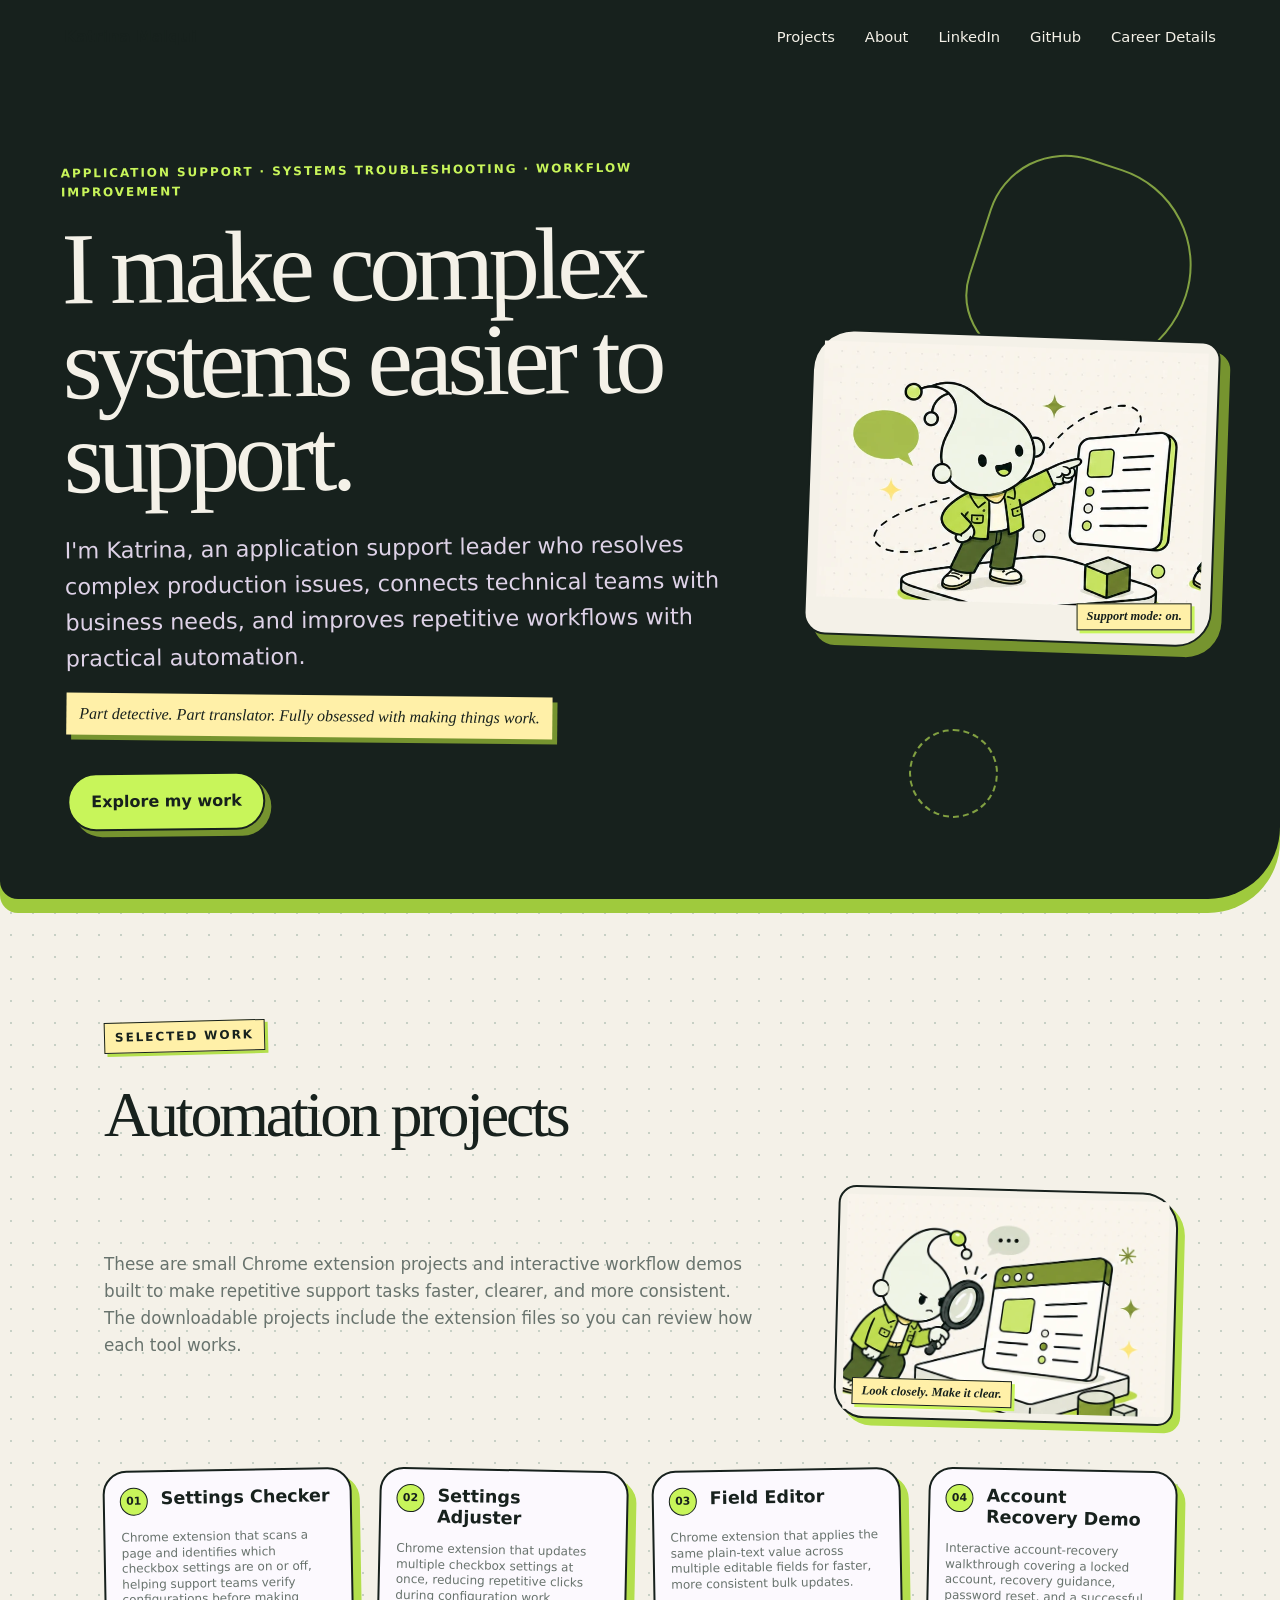
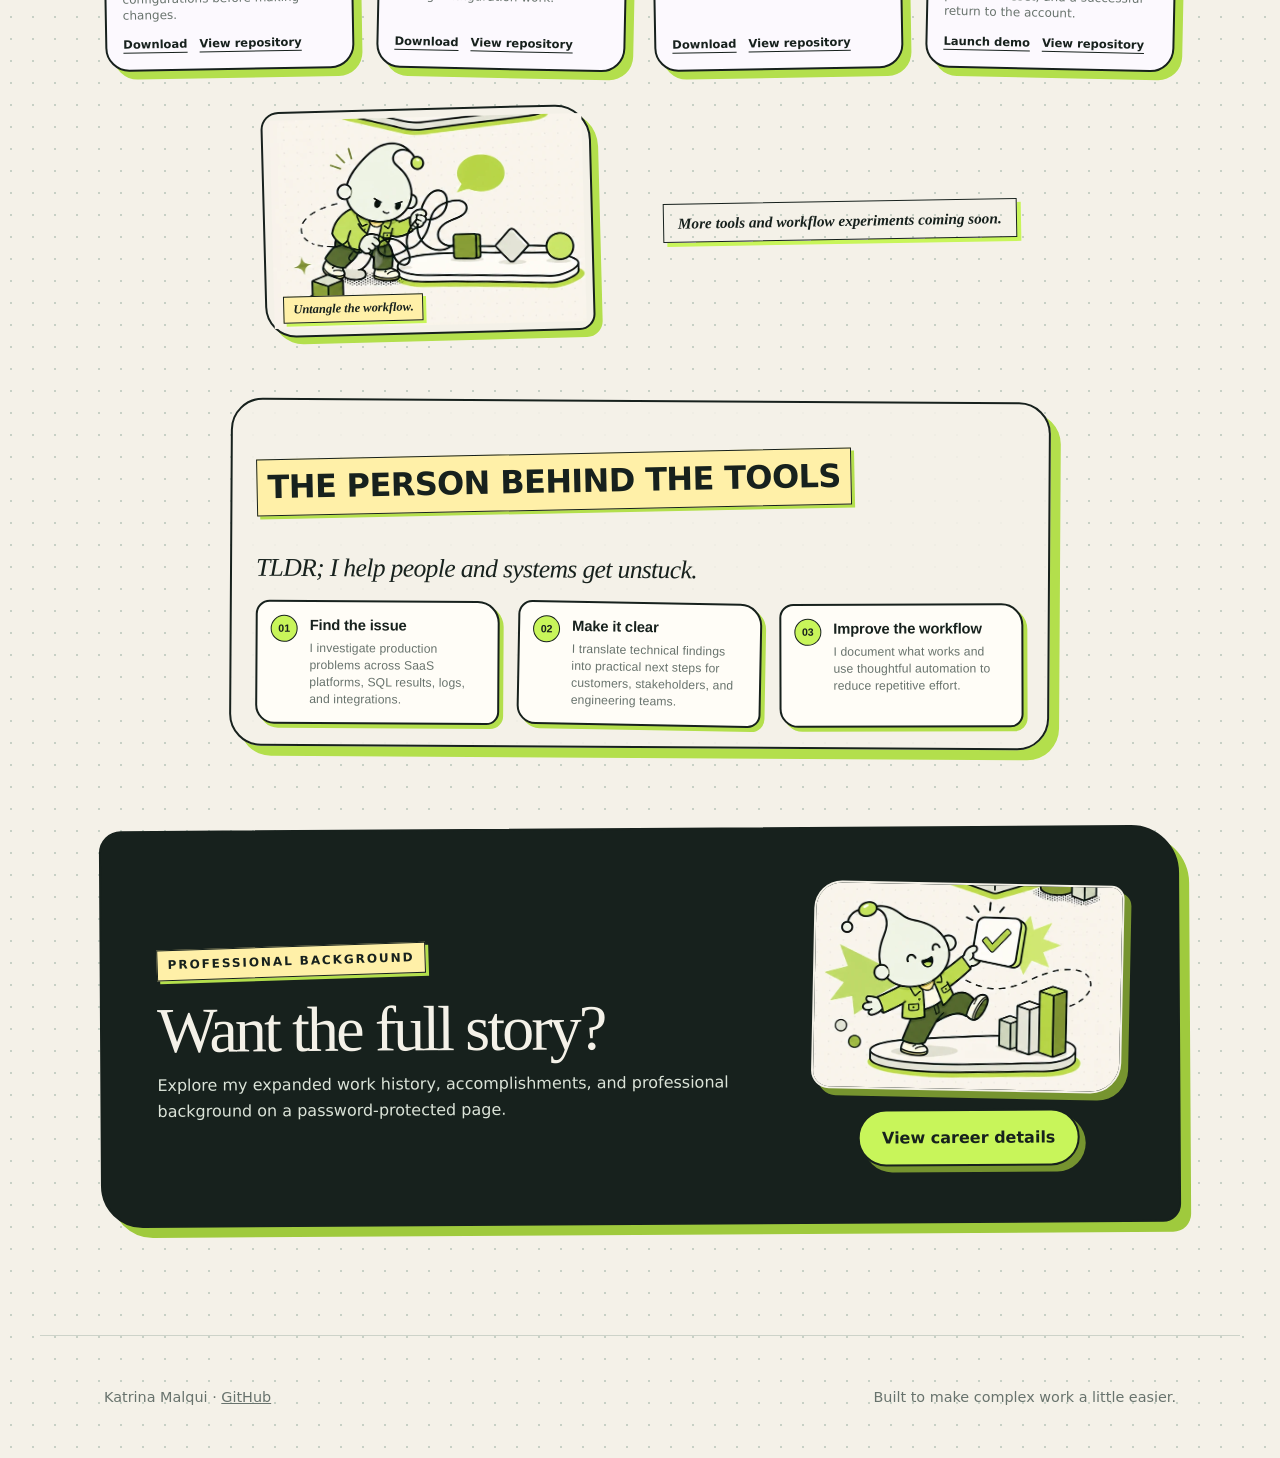
==== commit e3952e41: "Add LinkedIn to homepage navigation" ====
--- a/index.html
+++ b/index.html
@@ -9,11 +9,11 @@
   <meta name="description" content="Katrina Malqui's portfolio: application support, systems integration, automation, and reusable Chrome tools.">
   <title>Katrina Malqui | Systems, Support &amp; Automation</title>
   <link rel="stylesheet" href="styles.css">
-  <link rel="stylesheet" href="green.css?v=mascot1">
+  <link rel="stylesheet" href="green.css?v=mascot2">
 </head>
 <body>
   <header class="hero">
-    <nav><span class="brand">Katrina Malqui</span><a href="#extensions">Projects</a><a href="#about">About</a><a href="https://github.com/Kmalqui" target="_blank" rel="noreferrer">GitHub</a><a href="https://resume.kmalqui.com">Career Details</a></nav>
+    <nav><span class="brand">Katrina Malqui</span><a href="#extensions">Projects</a><a href="#about">About</a><a href="https://www.linkedin.com/in/katrinamalqui" target="_blank" rel="noreferrer">LinkedIn</a><a href="https://github.com/Kmalqui" target="_blank" rel="noreferrer">GitHub</a><a href="https://resume.kmalqui.com">Career Details</a></nav>
     <div class="hero-layout">
       <div class="hero-copy">
         <p class="eyebrow">Application Support · Systems Troubleshooting · Workflow Improvement</p>
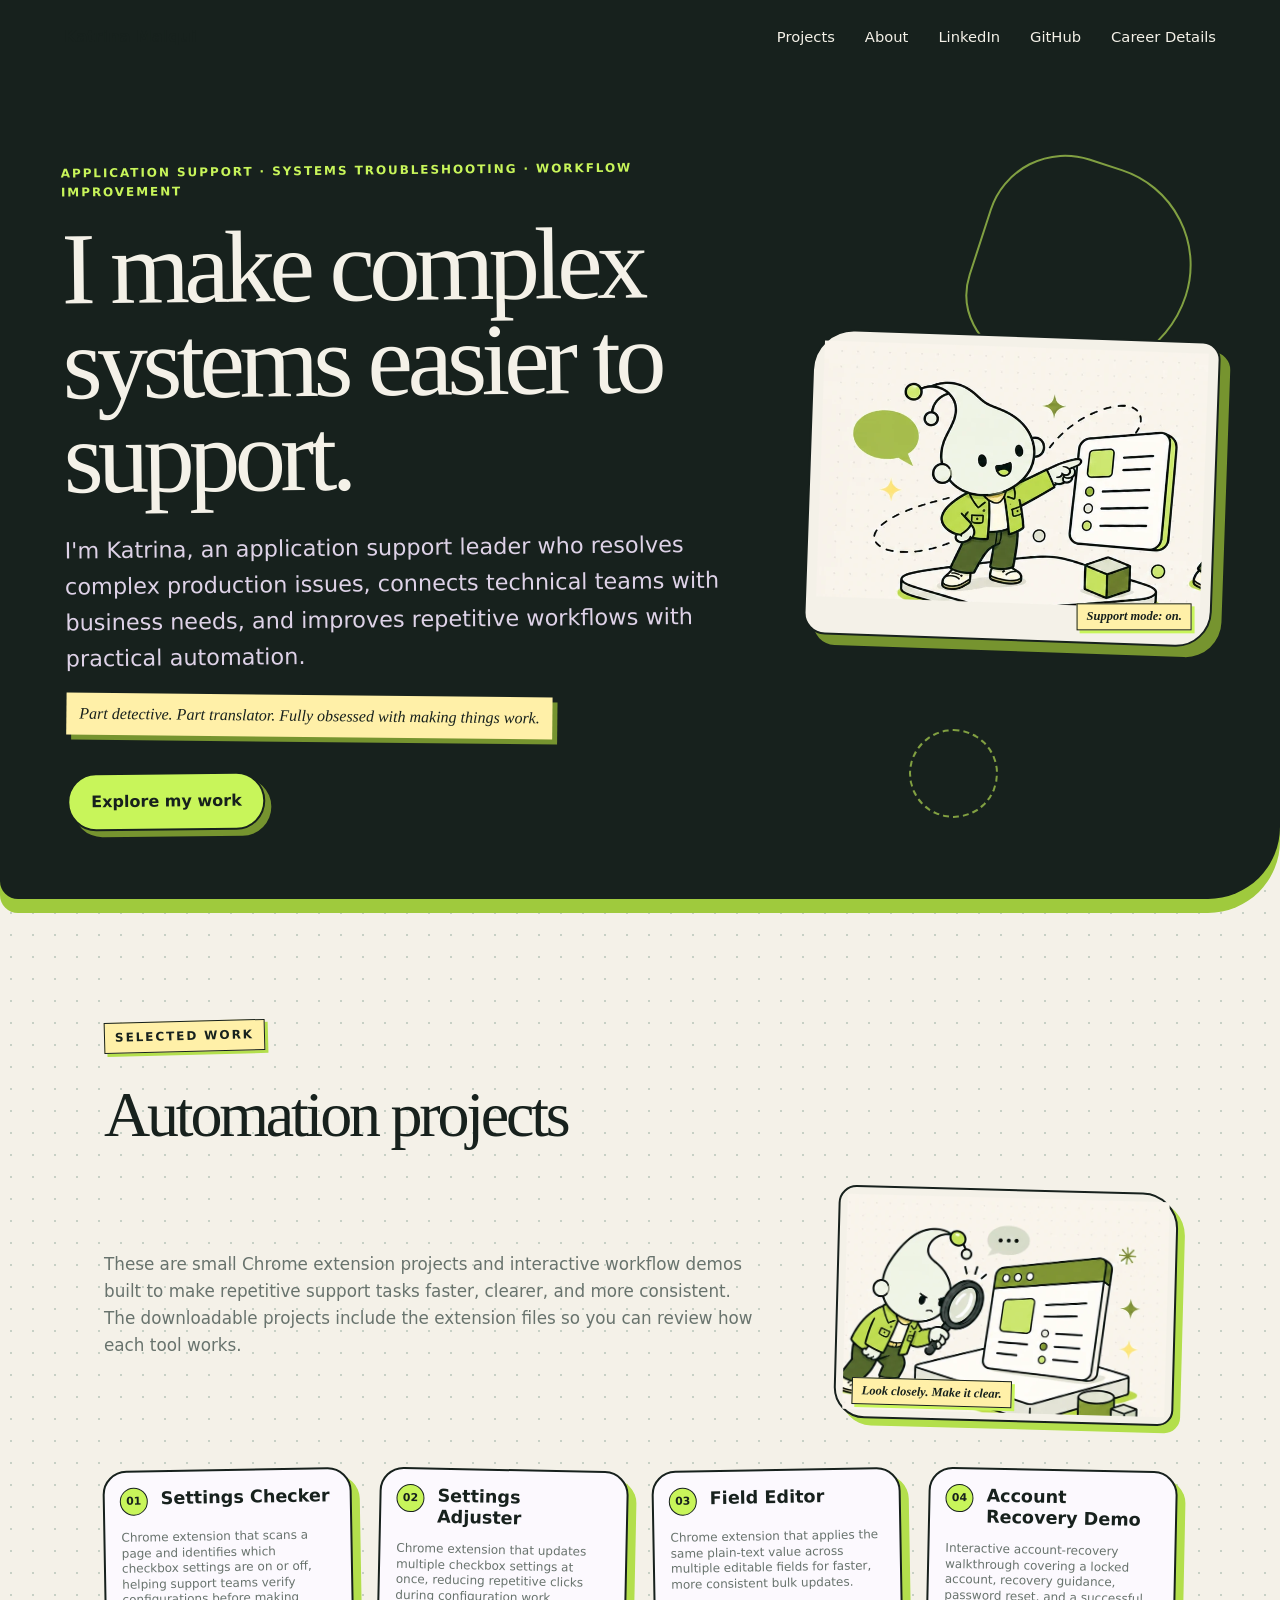
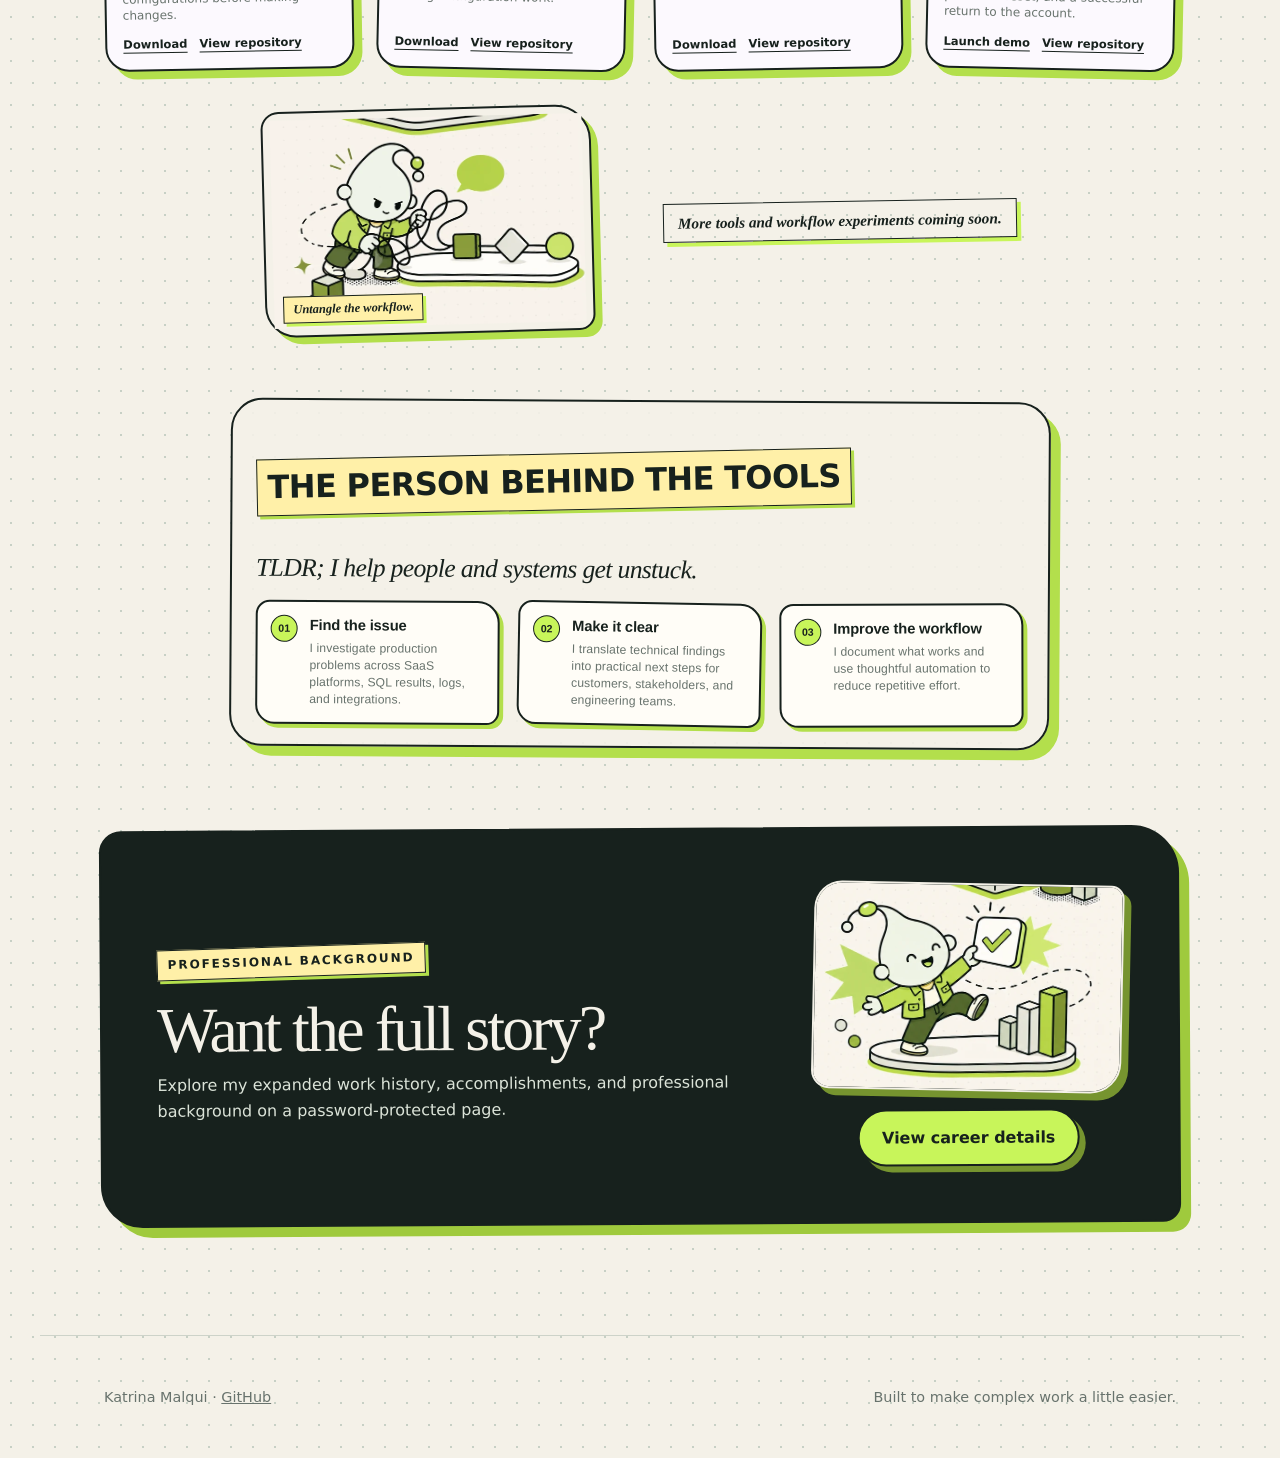
==== commit 101d229a: "Match workflow helper hat detail" ====
--- a/index.html
+++ b/index.html
@@ -47,7 +47,7 @@
       </div>
       <div class="more-row">
         <figure class="project-helper workflow-helper">
-          <img src="assets/helper-workflow.webp" width="680" height="453" loading="lazy" alt="The green helper untangling a complicated workflow.">
+          <img src="assets/helper-workflow-v2.webp" width="680" height="453" loading="lazy" alt="The green helper untangling a complicated workflow.">
           <figcaption>Untangle the workflow.</figcaption>
         </figure>
         <p class="more-projects">More tools and workflow experiments coming soon.</p>
